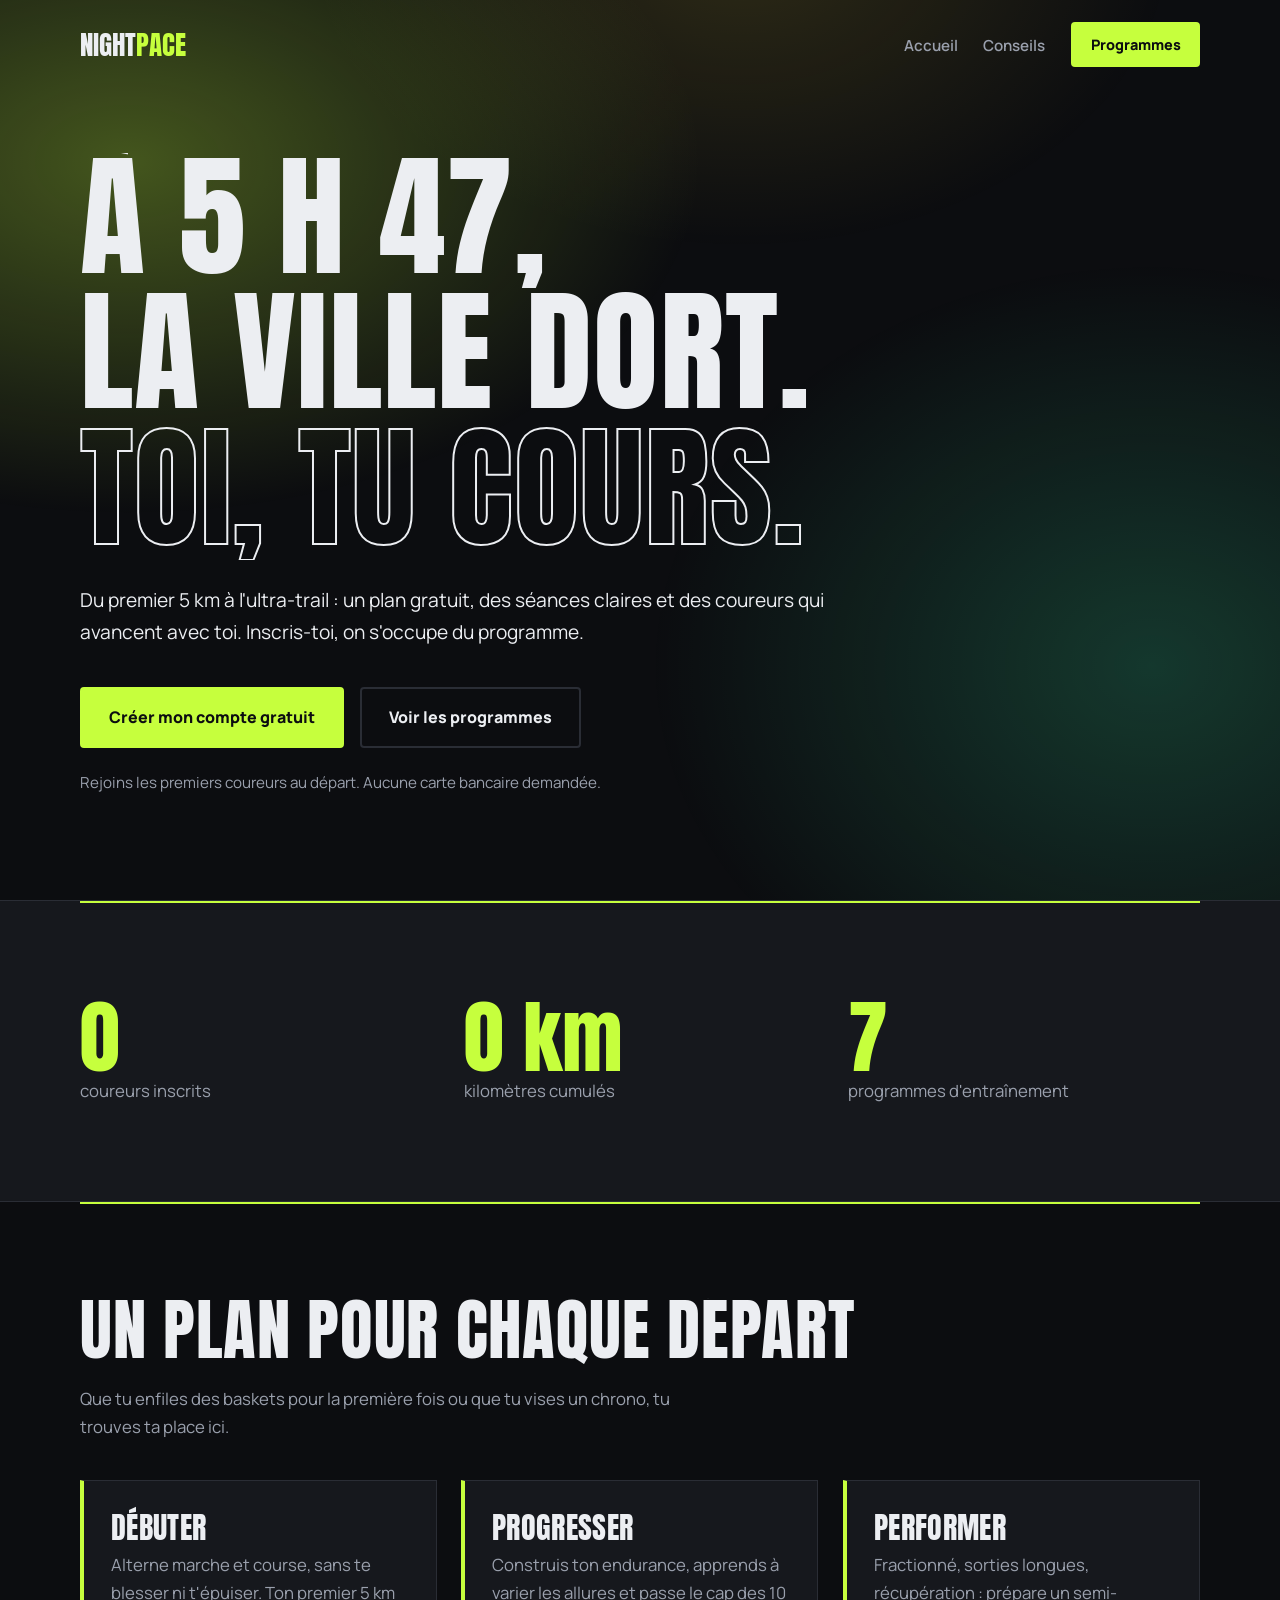
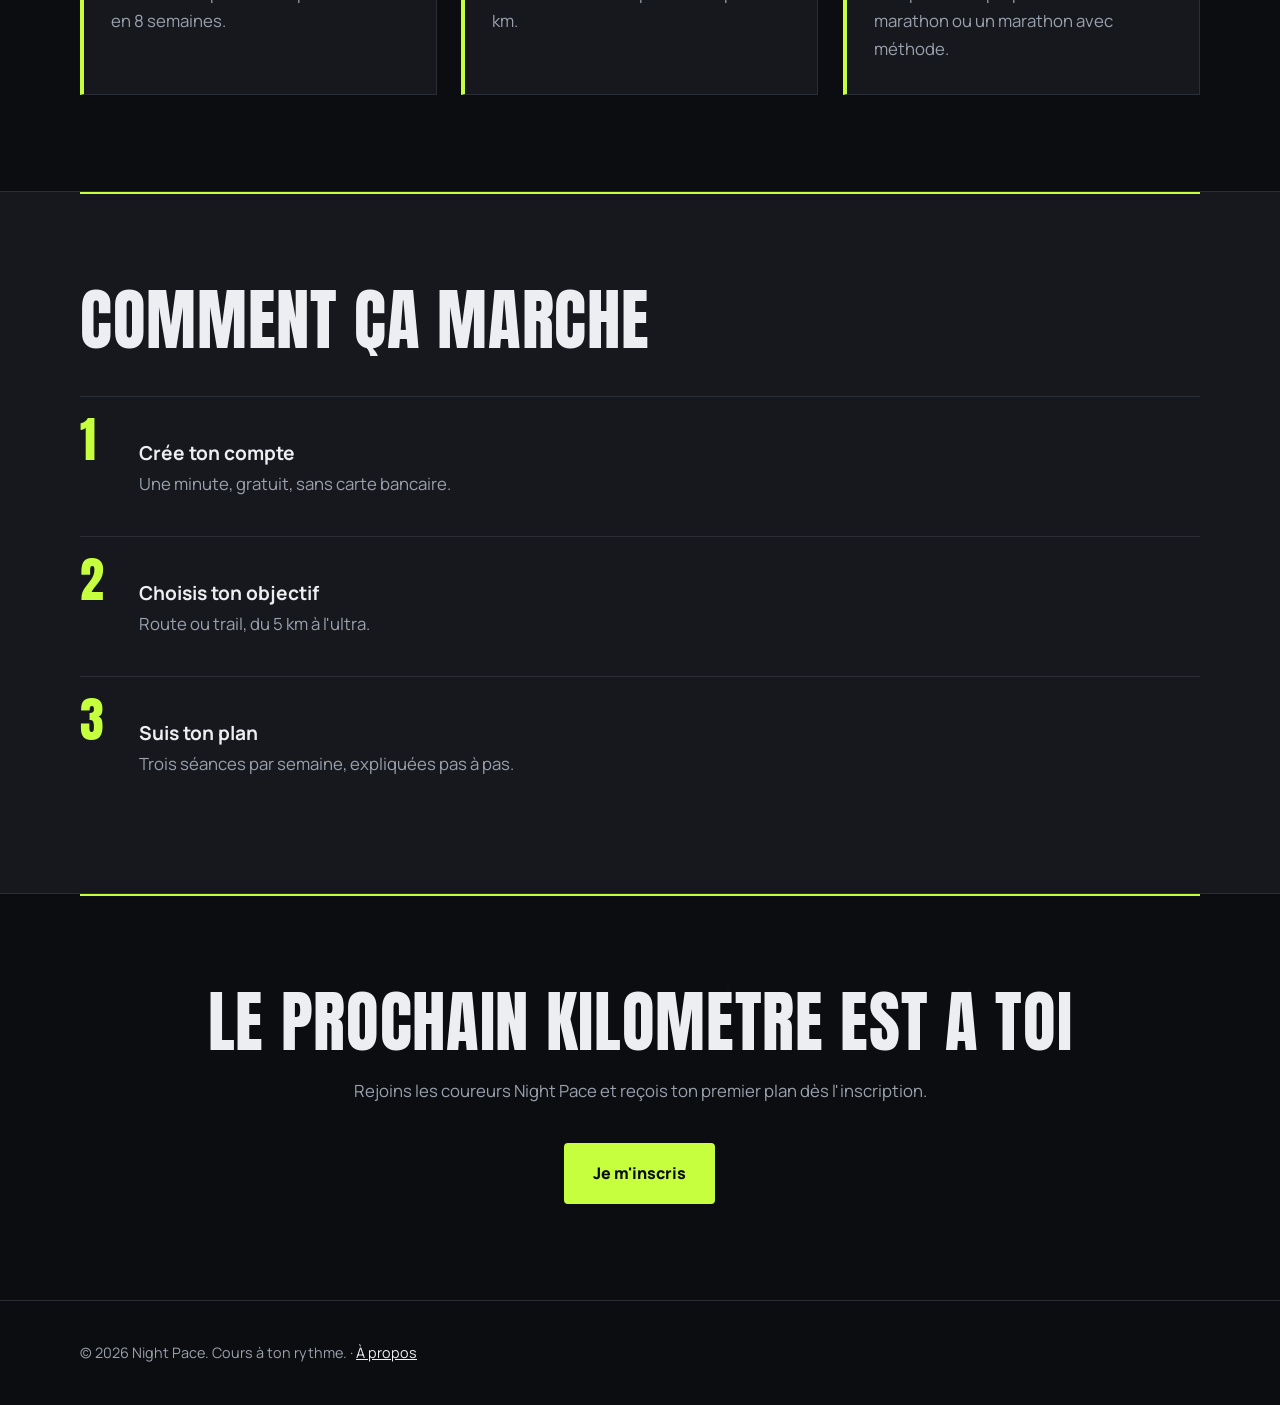
==== index.html @ 2d48d909 "Update navigation links in index.html" ====
<!DOCTYPE html>
<html lang="fr">
<head>
<meta charset="utf-8">
<meta name="viewport" content="width=device-width, initial-scale=1">
<title>Night Pace – Cours quand la ville dort</title>
<meta name="description" content="Plans d'entraînement, conseils et communauté pour courir à pied, du premier kilomètre à l'ultra-trail. Inscription gratuite.">
<link rel="preconnect" href="https://fonts.googleapis.com">
<link rel="preconnect" href="https://fonts.gstatic.com" crossorigin>
<link href="https://fonts.googleapis.com/css2?family=Anton&family=Manrope:wght@400;600;800&display=swap" rel="stylesheet">
<link rel="stylesheet" href="style.css">
<script src="script.js" defer></script>
</head>
<body>
<header class="site-header">
  <div class="wrap">
    <a class="logo" href="index.html">Night<b>Pace</b></a>
    <nav>
      <a href="index.html">Accueil</a>
      <a href="conseils.html">Conseils</a>
      <a class="btn small magnet" href="programmes.html">Programmes</a>
    </nav>
  </div>
</header>

<main>
  <section class="hero">
    <div class="glow" aria-hidden="true"></div>
    <div class="streak" aria-hidden="true"></div>
    <div class="wrap">
      <h1>
        <span class="mot"><span>À 5 h 47,</span></span>
        <span class="mot"><span>la ville dort.</span></span>
        <span class="mot ligne2"><span>Toi, tu cours.</span></span>
      </h1>
      <p class="lead">Du premier 5 km à l'ultra-trail : un plan gratuit, des séances claires et des coureurs qui avancent avec toi. Inscris-toi, on s'occupe du programme.</p>
      <div class="actions">
        <a class="btn magnet" href="inscription.html">Créer mon compte gratuit</a>
        <a class="btn ghost magnet" href="programmes.html">Voir les programmes</a>
      </div>
      <p class="preuve">Rejoins les premiers coureurs au départ. Aucune carte bancaire demandée.</p>
    </div>
  </section>

  <section class="bande">
    <div class="wrap chiffres">
      <div class="reveal"><strong data-stat="coureurs" data-count="0">0</strong><span>coureurs inscrits</span></div>
      <div class="reveal"><strong data-stat="km" data-count="0" data-suffix=" km">0 km</strong><span>kilomètres cumulés</span></div>
      <div class="reveal"><strong data-count="7">7</strong><span>programmes d'entraînement</span></div>
    </div>
  </section>

  <section>
    <div class="wrap">
      <h2 class="reveal">Un plan pour chaque départ</h2>
      <p class="reveal">Que tu enfiles des baskets pour la première fois ou que tu vises un chrono, tu trouves ta place ici.</p>
      <div class="grille">
        <article class="carte reveal"><h3>Débuter</h3><p>Alterne marche et course, sans te blesser ni t'épuiser. Ton premier 5 km en 8 semaines.</p></article>
        <article class="carte reveal"><h3>Progresser</h3><p>Construis ton endurance, apprends à varier les allures et passe le cap des 10 km.</p></article>
        <article class="carte reveal"><h3>Performer</h3><p>Fractionné, sorties longues, récupération : prépare un semi-marathon ou un marathon avec méthode.</p></article>
      </div>
    </div>
  </section>

  <section class="bande">
    <div class="wrap">
      <h2 class="reveal">Comment ça marche</h2>
      <ol class="etapes">
        <li class="reveal"><div><strong>Crée ton compte</strong><span>Une minute, gratuit, sans carte bancaire.</span></div></li>
        <li class="reveal"><div><strong>Choisis ton objectif</strong><span>Route ou trail, du 5 km à l'ultra.</span></div></li>
        <li class="reveal"><div><strong>Suis ton plan</strong><span>Trois séances par semaine, expliquées pas à pas.</span></div></li>
      </ol>
    </div>
  </section>

  <section class="cta">
    <div class="wrap">
      <h2 class="reveal">Le prochain kilomètre est à toi</h2>
      <p class="reveal">Rejoins les coureurs Night Pace et reçois ton premier plan dès l'inscription.</p>
      <div class="actions reveal"><a class="btn magnet" href="inscription.html">Je m'inscris</a></div>
    </div>
  </section>
</main>

<footer><div class="wrap">© 2026 Night Pace. Cours à ton rythme. · <a href="apropos.html">À propos</a></div></footer>
</body>
</html>
---- style.css ----
:root{
  --nuit:#0c0d10; --asphalte:#16181d; --ligne:#2a2d35;
  --texte:#eceef2; --doux:#9aa0ad; --neon:#c6ff3d;
  --titre:"Anton","Impact","Arial Narrow",sans-serif;
  --corps:"Manrope",system-ui,-apple-system,"Segoe UI",sans-serif;
}
*{box-sizing:border-box;margin:0}
html{scroll-behavior:smooth;-webkit-text-size-adjust:100%}
body{background:var(--nuit);color:var(--texte);font:400 1.05rem/1.65 var(--corps);overflow-x:hidden}
img,svg{max-width:100%}
a{color:inherit}
:focus-visible{outline:3px solid var(--neon);outline-offset:3px}
.wrap{width:min(1120px,100% - 2.5rem);margin-inline:auto}

h1,h2,h3{font-family:var(--titre);font-weight:400;text-transform:uppercase;line-height:.95;letter-spacing:.01em}
h1{font-size:clamp(3.4rem,12vw,9.5rem)}
h2{font-size:clamp(2.2rem,6vw,4.2rem);margin-bottom:1.2rem}
h3{font-size:1.9rem;margin-bottom:.6rem}
p{max-width:62ch;color:var(--doux)}
.lead{font-size:1.2rem;color:var(--texte);margin-top:1.6rem}

/* Header */
.site-header{position:fixed;inset:0 0 auto;z-index:50;padding:1.4rem 0;transition:padding .3s ease,background-color .3s ease,box-shadow .3s ease}
.site-header.compact{padding:.6rem 0;background:rgba(12,13,16,.88);backdrop-filter:blur(10px);box-shadow:0 1px 0 var(--ligne)}
.site-header .wrap{display:flex;align-items:center;justify-content:space-between;gap:1rem}
.logo{font-family:var(--titre);font-size:1.7rem;text-decoration:none;text-transform:uppercase;transition:font-size .3s ease}
.logo b{color:var(--neon);font-weight:400}
.compact .logo{font-size:1.3rem}
nav{display:flex;align-items:center;gap:1.6rem}
nav a:not(.btn){text-decoration:none;font-weight:600;font-size:.95rem;color:var(--doux);transition:color .2s}
nav a:not(.btn):hover,nav a[aria-current]{color:var(--texte)}

/* Boutons */
.btn{display:inline-block;padding:.95rem 1.7rem;background:var(--neon);color:var(--nuit);font-weight:800;text-decoration:none;border:2px solid var(--neon);border-radius:4px;cursor:pointer;font-family:inherit;font-size:1rem;transition:transform .25s cubic-bezier(.2,.8,.2,1),background-color .2s,color .2s;will-change:transform}
.btn:hover{background:transparent;color:var(--neon)}
.btn.ghost{background:transparent;color:var(--texte);border-color:var(--ligne)}
.btn.ghost:hover{border-color:var(--texte)}
.btn.small{padding:.55rem 1.1rem;font-size:.9rem}
.actions{display:flex;flex-wrap:wrap;gap:1rem;margin-top:2.4rem}

/* Hero */
.hero{position:relative;min-height:100svh;display:grid;align-items:center;padding:8rem 0 5rem;overflow:hidden;isolation:isolate}
.glow{position:absolute;inset:-30%;z-index:-1;pointer-events:none;will-change:transform;
  background:
   radial-gradient(40% 35% at 25% 30%,rgba(198,255,61,.30),transparent 70%),
   radial-gradient(35% 40% at 75% 65%,rgba(61,255,180,.18),transparent 70%),
   radial-gradient(30% 30% at 55% 15%,rgba(255,225,61,.14),transparent 70%);
  animation:derive 18s ease-in-out infinite alternate}
@keyframes derive{
  0%{transform:translate3d(-6%,-4%,0) rotate(0deg) scale(1)}
  50%{transform:translate3d(5%,3%,0) rotate(8deg) scale(1.12)}
  100%{transform:translate3d(-2%,6%,0) rotate(-6deg) scale(1.05)}}
.hero h1{font-size:clamp(3rem,10.5vw,8.5rem)}
.hero h1 .mot{display:block;overflow:hidden;padding-bottom:.06em}
.hero h1 .mot>span{display:block;transform:translate3d(0,105%,0);animation:monte .9s cubic-bezier(.2,.8,.2,1) forwards}
.hero h1 .mot:nth-child(2)>span{animation-delay:.12s}
.hero h1 .mot:nth-child(3)>span{animation-delay:.24s}
.hero h1 .ligne2>span{color:transparent;-webkit-text-stroke:2px var(--texte)}
@keyframes monte{to{transform:none}}

.hero .lead,.hero .actions,.preuve{opacity:0;animation:apparait .8s ease .6s forwards}
.hero .actions{animation-delay:.8s}
.preuve{animation-delay:1s;margin-top:1.4rem;font-size:.95rem}
@keyframes apparait{from{opacity:0;transform:translate3d(0,16px,0)}to{opacity:1;transform:none}}

.streak{position:absolute;left:0;top:62%;width:40%;height:3px;z-index:-1;pointer-events:none;
  background:linear-gradient(90deg,transparent,var(--neon));
  box-shadow:0 0 24px 4px rgba(198,255,61,.5);
  transform:translate3d(-120%,0,0);
  animation:traine 5s cubic-bezier(.5,0,.2,1) 1.2s infinite}
@keyframes traine{0%{transform:translate3d(-120%,0,0)}60%,100%{transform:translate3d(320%,0,0)}}

/* Sections */
section{padding:6rem 0}
.bande{background:var(--asphalte);border-block:1px solid var(--ligne)}
.chiffres{display:grid;grid-template-columns:repeat(auto-fit,minmax(200px,1fr));gap:2rem}
.chiffres strong{display:block;font:400 clamp(3rem,7vw,5rem)/1 var(--titre);color:var(--neon)}
.chiffres span{color:var(--doux)}
.grille{display:grid;grid-template-columns:repeat(auto-fit,minmax(280px,1fr));gap:1.5rem;margin-top:2.5rem}
.grille.prog{grid-template-columns:repeat(4,minmax(0,1fr))}
@media (max-width:1000px){.grille.prog{grid-template-columns:repeat(2,minmax(0,1fr))}}
@media (max-width:620px){.grille.prog{grid-template-columns:1fr}}
.carte{background:var(--asphalte);border:1px solid var(--ligne);border-left:4px solid var(--neon);padding:2rem 1.7rem}
.carte ul{list-style:none;padding:0;margin-top:1rem;color:var(--doux)}
.carte li{padding:.45rem 0;border-top:1px solid var(--ligne)}
.carte li b{color:var(--texte)}
.etapes{counter-reset:e;list-style:none;padding:0;margin-top:2.5rem;display:grid;gap:1.2rem}
.etapes li{counter-increment:e;display:flex;gap:1.5rem;align-items:baseline;padding:1.2rem 0;border-top:1px solid var(--ligne)}
.etapes li::before{content:counter(e);font:400 3rem/1 var(--titre);color:var(--neon);min-width:2.2rem}
.etapes strong{display:block;font-size:1.2rem}
.etapes span{color:var(--doux)}
.cta{text-align:center}
.cta p{margin-inline:auto}
.cta .actions{justify-content:center}
.page-titre{padding:9rem 0 3rem}

/* Formulaire */
form{display:grid;gap:1.2rem;max-width:520px;margin-top:2rem}
label{display:grid;gap:.4rem;font-weight:600}
input,select{background:var(--asphalte);border:1px solid var(--ligne);border-radius:4px;color:var(--texte);padding:.9rem 1rem;font:inherit}
input:focus,select:focus{border-color:var(--neon);outline:none;box-shadow:0 0 0 3px rgba(198,255,61,.25)}
.ok{display:none;border-left:4px solid var(--neon);background:var(--asphalte);padding:1.2rem 1.4rem;max-width:520px;margin-top:2rem}
.ok.show{display:block}

/* FAQ */
.faq{max-width:760px;margin-top:2rem}
details{border-top:1px solid var(--ligne);padding:1.1rem 0}
details:last-of-type{border-bottom:1px solid var(--ligne)}
summary{cursor:pointer;font-weight:800;font-size:1.15rem;list-style:none;display:flex;justify-content:space-between;gap:1rem}
summary::-webkit-details-marker{display:none}
summary::after{content:"+";color:var(--neon);font-size:1.5rem;line-height:1;transition:transform .25s}
details[open] summary::after{transform:rotate(45deg)}
details p{margin-top:.8rem}

/* Pied de page */
footer{padding:2.5rem 0;border-top:1px solid var(--ligne);color:var(--doux);font-size:.9rem}
footer a{color:var(--texte)}

/* Apparition au scroll (actif seulement si JS) */
.js .reveal{opacity:0;transform:translate3d(0,28px,0);transition:opacity .7s ease var(--d,0ms),transform .7s cubic-bezier(.2,.8,.2,1) var(--d,0ms);will-change:opacity,transform}
.js .reveal.in{opacity:1;transform:none}

/* Animation de chaque section */
.js .sec{position:relative}
.js .sec::before{content:"";position:absolute;top:0;left:50%;width:min(1120px,100% - 2.5rem);height:2px;background:var(--neon);transform:translateX(-50%) scaleX(0);transform-origin:left center;transition:transform 1.1s cubic-bezier(.2,.8,.2,1);pointer-events:none}
.js .sec.in::before{transform:translateX(-50%) scaleX(1)}
.js .sec h2 .mot{display:block;overflow:hidden;padding-bottom:.06em}
.js .sec h2 .mot>span{display:block;transform:translate3d(0,105%,0);transition:transform .9s cubic-bezier(.2,.8,.2,1) .15s}
.js .sec.in h2 .mot>span{transform:none}

/* Écrans tactiles : pas de survol "collé" */
@media (hover:none){
  .btn:hover{background:var(--neon);color:var(--nuit)}
  .btn.ghost:hover{background:transparent;color:var(--texte);border-color:var(--ligne)}
}

/* Mobile */
@media (max-width:620px){
  body{font-size:1.125rem;line-height:1.7}
  p{color:#b8beca}
  .lead{font-size:1.25rem;line-height:1.6;color:var(--texte)}
  section{padding:3.5rem 0}
  .page-titre{padding:7rem 0 2rem}

  /* Header */
  .site-header{padding:1rem 0}
  .logo{font-size:1.25rem}
  nav{gap:.7rem}
  nav a[href="index.html"]{display:none}
  nav a:not(.btn){font-size:.9rem}
  .btn.small{min-height:44px;display:inline-flex;align-items:center;padding:.5rem .8rem;font-size:.9rem}

  /* Titres */
  .hero{padding:6.5rem 0 3.5rem}
  .hero h1{font-size:clamp(2.6rem,12vw,4rem)}
  .hero h1 .ligne2>span{-webkit-text-stroke:1.5px var(--texte)}
  h2{font-size:clamp(2rem,9.5vw,3rem)}
  h3{font-size:1.7rem}

  /* Boutons pleine largeur */
  .actions{flex-direction:column;gap:.8rem}
  .actions .btn,form .btn{width:100%;min-height:52px;display:inline-flex;align-items:center;justify-content:center}
  .preuve{font-size:1rem}

  /* Contenus */
  .chiffres{gap:1.6rem}
  .chiffres span{font-size:1.1rem}
  .carte{padding:1.5rem 1.2rem}
  .carte li{padding:.6rem 0}
  .etapes li{gap:1rem}
  .etapes li::before{font-size:2.4rem;min-width:1.8rem}
  .etapes span{font-size:1.05rem}

  /* Formulaire */
  form{gap:1.4rem}
  input,select{padding:1rem;font-size:1.125rem;min-height:52px}
  footer{font-size:1rem}
}

/* Accessibilité : on coupe tout mouvement */
@media (prefers-reduced-motion:reduce){
  *,*::before,*::after{animation:none!important;transition:none!important;scroll-behavior:auto!important}
  .js .reveal{opacity:1;transform:none}
  .btn{transform:none!important}
  .hero h1 .mot>span{transform:none}
  .hero .lead,.hero .actions,.preuve{opacity:1;transform:none}
  .streak{display:none}
  .js .sec::before{transform:translateX(-50%) scaleX(1)}
  .js .sec h2 .mot>span{transform:none}
}
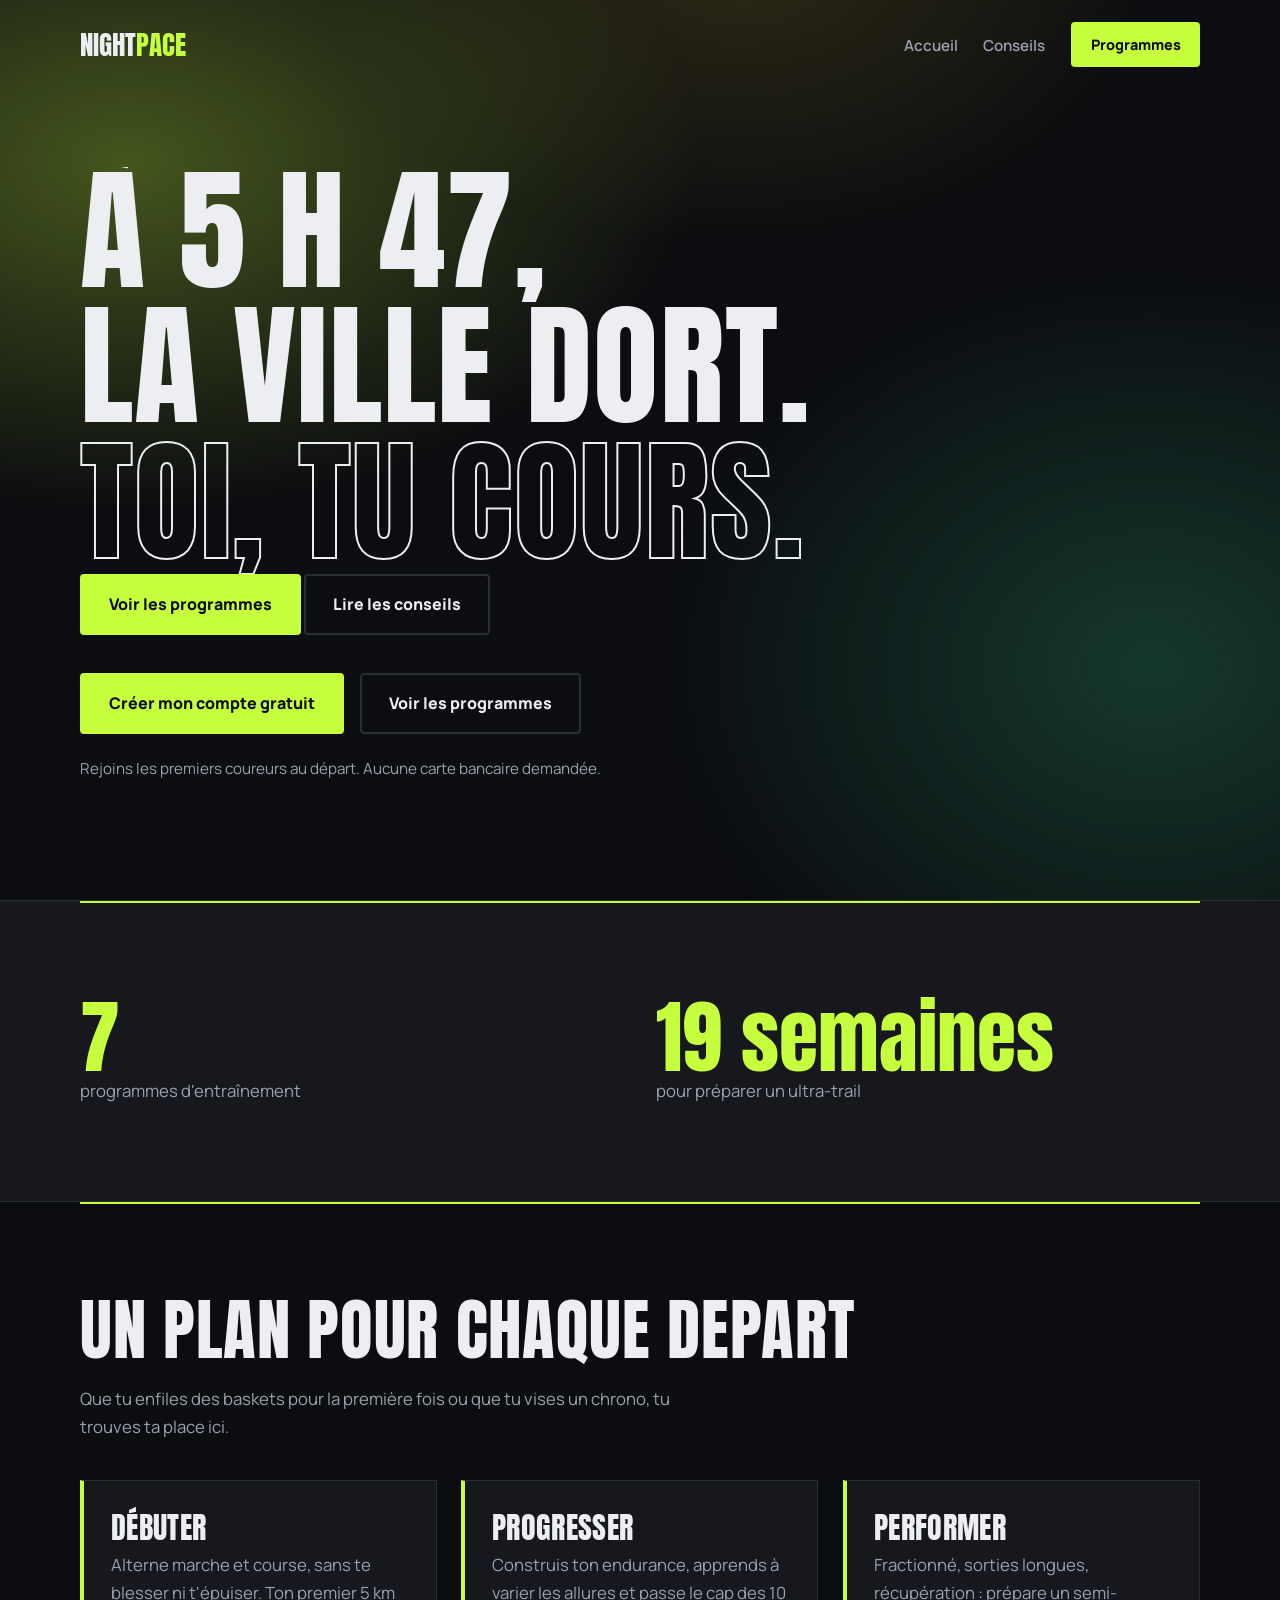
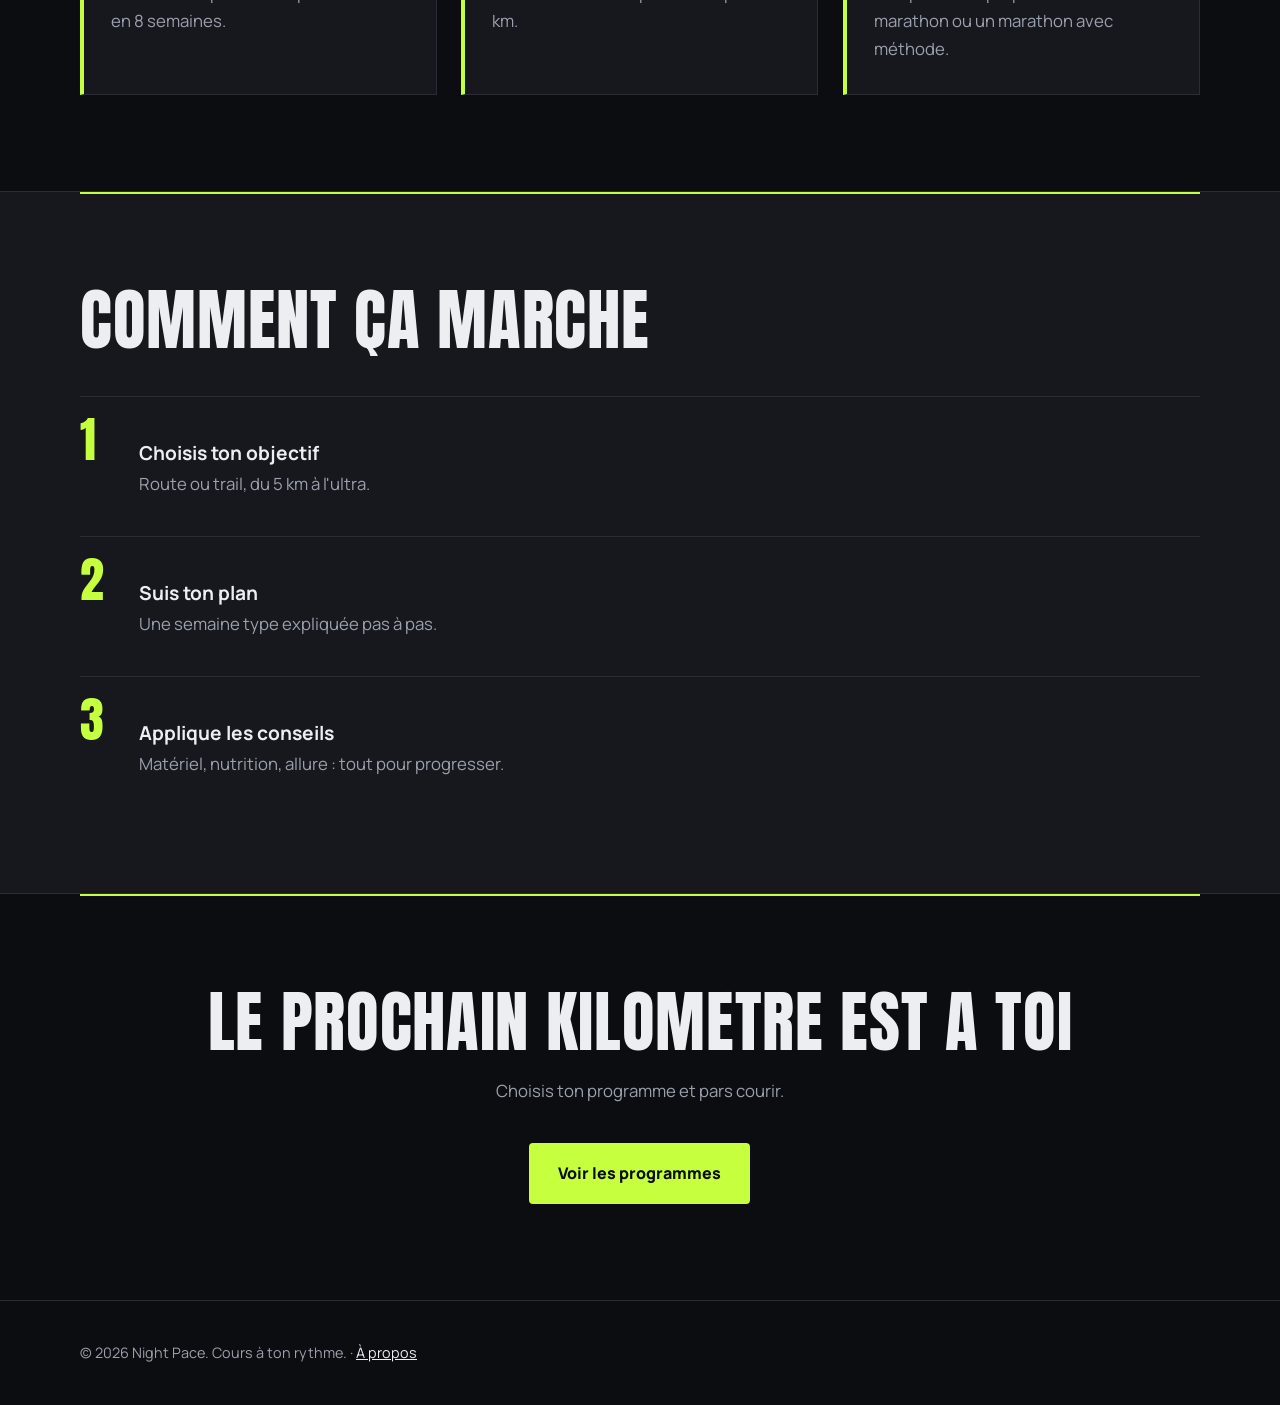
==== commit c7bb9663: "Update meta description and content sections" ====
--- a/index.html
+++ b/index.html
@@ -4,7 +4,7 @@
 <meta charset="utf-8">
 <meta name="viewport" content="width=device-width, initial-scale=1">
 <title>Night Pace – Cours quand la ville dort</title>
-<meta name="description" content="Plans d'entraînement, conseils et communauté pour courir à pied, du premier kilomètre à l'ultra-trail. Inscription gratuite.">
+<meta name="description" content="Programmes d'entraînement et conseils pour courir à pied, du premier kilomètre à l'ultra-trail.">
 <link rel="preconnect" href="https://fonts.googleapis.com">
 <link rel="preconnect" href="https://fonts.gstatic.com" crossorigin>
 <link href="https://fonts.googleapis.com/css2?family=Anton&family=Manrope:wght@400;600;800&display=swap" rel="stylesheet">
@@ -33,7 +33,8 @@
         <span class="mot"><span>la ville dort.</span></span>
         <span class="mot ligne2"><span>Toi, tu cours.</span></span>
       </h1>
-      <p class="lead">Du premier 5 km à l'ultra-trail : un plan gratuit, des séances claires et des coureurs qui avancent avec toi. Inscris-toi, on s'occupe du programme.</p>
+        <a class="btn magnet" href="programmes.html">Voir les programmes</a>
+        <a class="btn ghost magnet" href="conseils.html">Lire les conseils</a>
       <div class="actions">
         <a class="btn magnet" href="inscription.html">Créer mon compte gratuit</a>
         <a class="btn ghost magnet" href="programmes.html">Voir les programmes</a>
@@ -44,9 +45,8 @@
 
   <section class="bande">
     <div class="wrap chiffres">
-      <div class="reveal"><strong data-stat="coureurs" data-count="0">0</strong><span>coureurs inscrits</span></div>
-      <div class="reveal"><strong data-stat="km" data-count="0" data-suffix=" km">0 km</strong><span>kilomètres cumulés</span></div>
       <div class="reveal"><strong data-count="7">7</strong><span>programmes d'entraînement</span></div>
+      <div class="reveal"><strong data-count="20" data-suffix=" semaines">20 semaines</strong><span>pour préparer un ultra-trail</span></div>
     </div>
   </section>
 
@@ -66,9 +66,9 @@
     <div class="wrap">
       <h2 class="reveal">Comment ça marche</h2>
       <ol class="etapes">
-        <li class="reveal"><div><strong>Crée ton compte</strong><span>Une minute, gratuit, sans carte bancaire.</span></div></li>
         <li class="reveal"><div><strong>Choisis ton objectif</strong><span>Route ou trail, du 5 km à l'ultra.</span></div></li>
-        <li class="reveal"><div><strong>Suis ton plan</strong><span>Trois séances par semaine, expliquées pas à pas.</span></div></li>
+        <li class="reveal"><div><strong>Suis ton plan</strong><span>Une semaine type expliquée pas à pas.</span></div></li>
+        <li class="reveal"><div><strong>Applique les conseils</strong><span>Matériel, nutrition, allure : tout pour progresser.</span></div></li>
       </ol>
     </div>
   </section>
@@ -76,8 +76,8 @@
   <section class="cta">
     <div class="wrap">
       <h2 class="reveal">Le prochain kilomètre est à toi</h2>
-      <p class="reveal">Rejoins les coureurs Night Pace et reçois ton premier plan dès l'inscription.</p>
-      <div class="actions reveal"><a class="btn magnet" href="inscription.html">Je m'inscris</a></div>
+      <p class="reveal">Choisis ton programme et pars courir.</p>
+      <div class="actions reveal"><a class="btn magnet" href="programmes.html">Voir les programmes</a></div>
     </div>
   </section>
 </main>
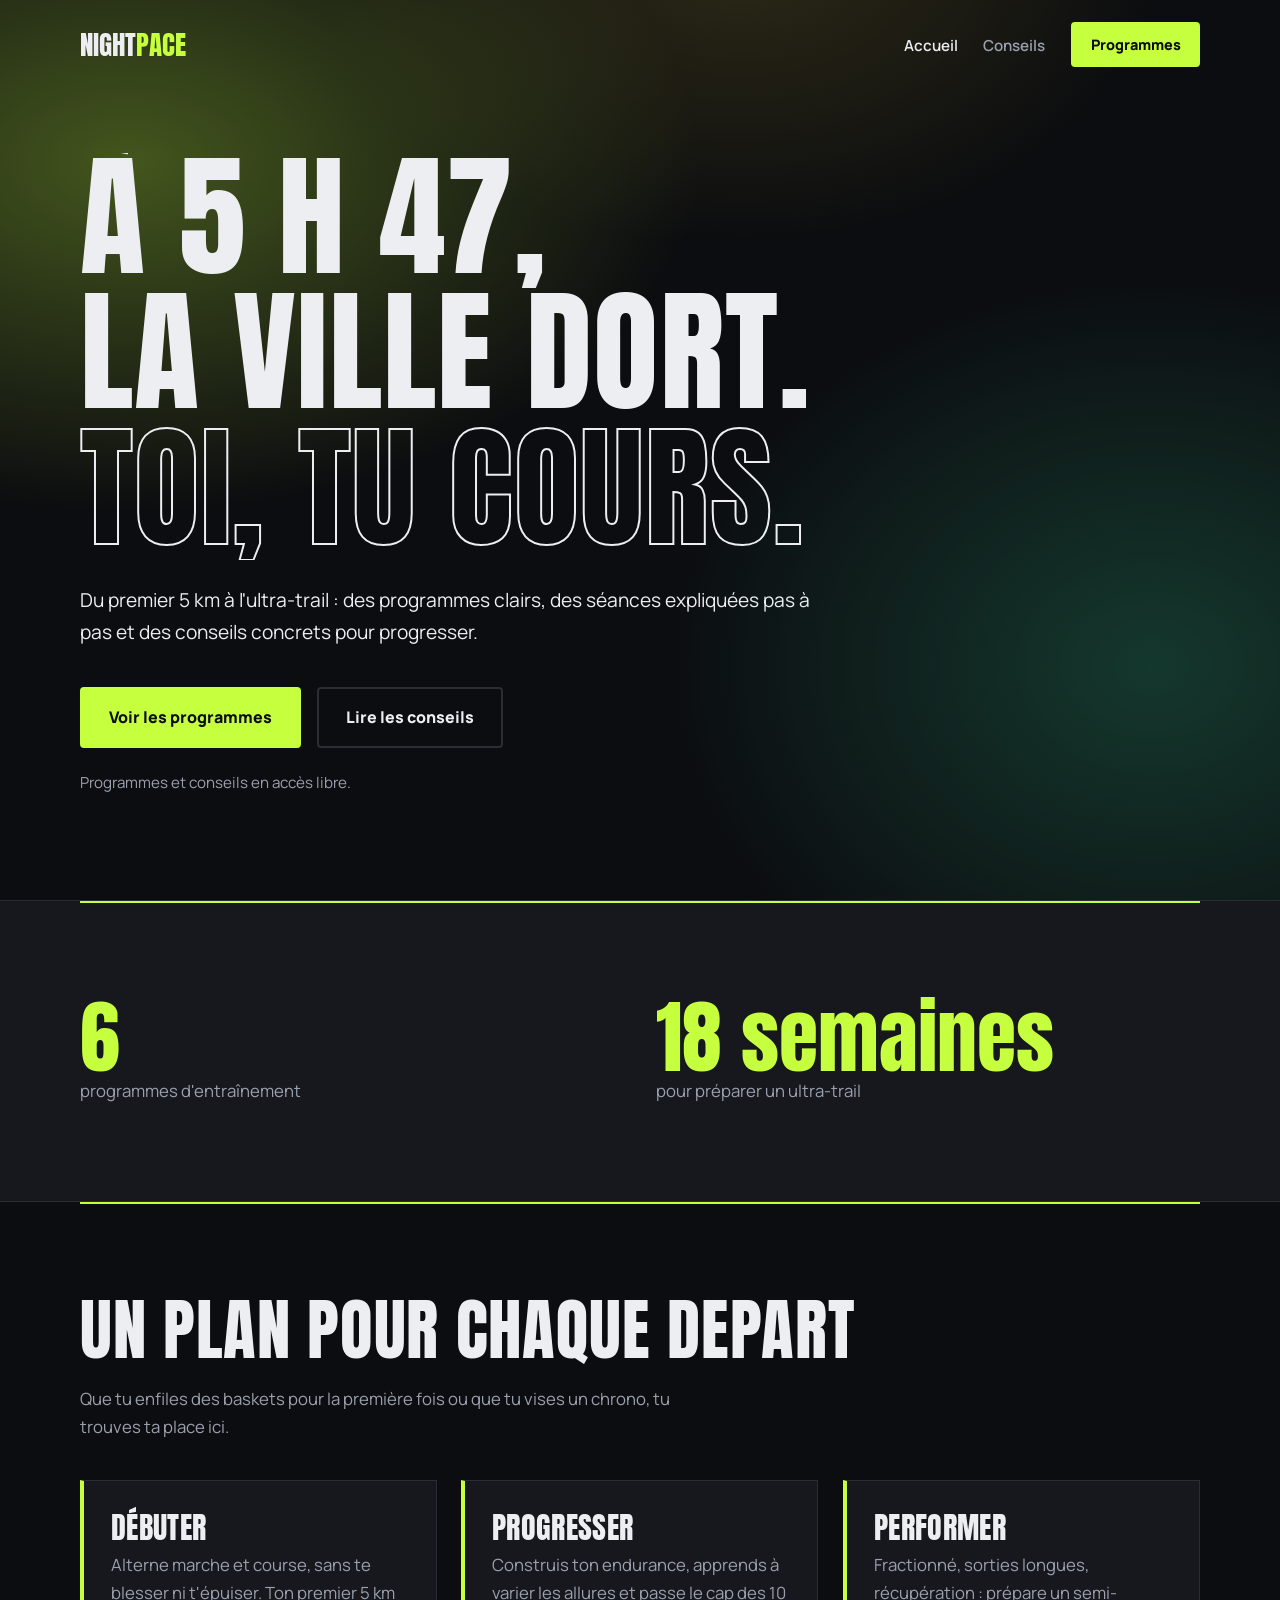
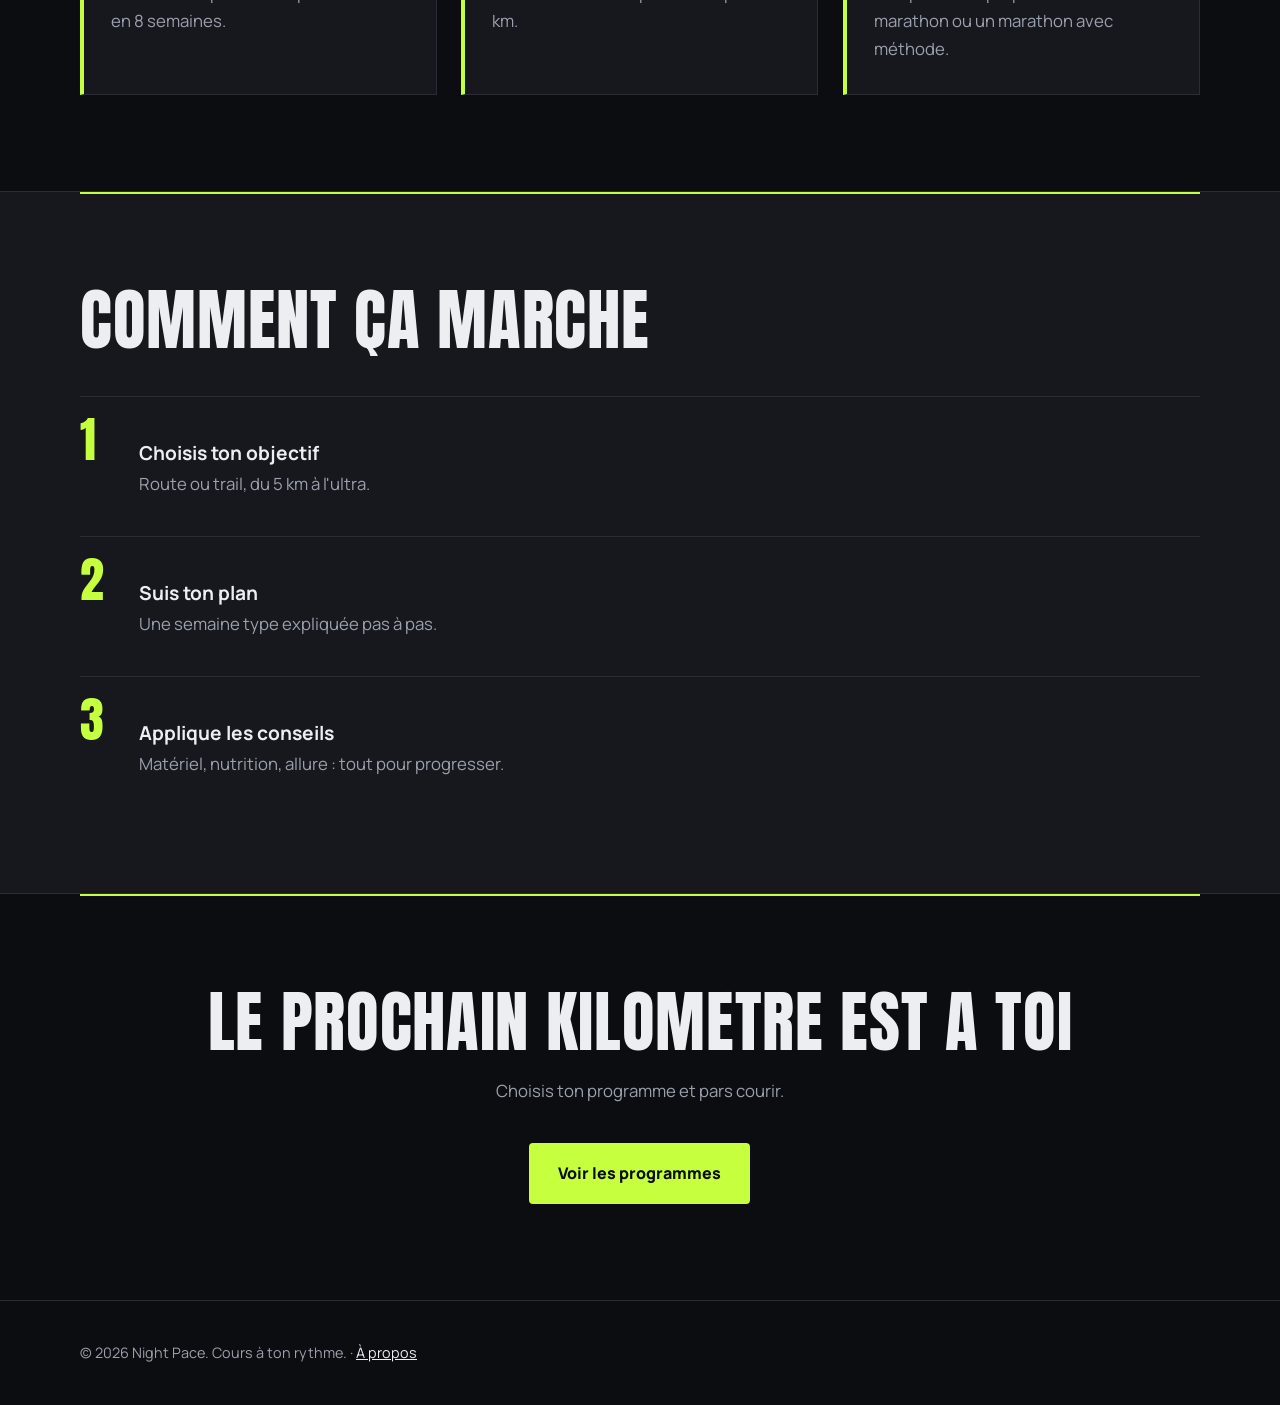
==== commit a9cd8c1f: "Enhance index.html with current page indicator and lead text Updated navigation link to indicate cur" ====
--- a/index.html
+++ b/index.html
@@ -16,7 +16,7 @@
   <div class="wrap">
     <a class="logo" href="index.html">Night<b>Pace</b></a>
     <nav>
-      <a href="index.html">Accueil</a>
+      <a href="index.html" aria-current="page">Accueil</a>
       <a href="conseils.html">Conseils</a>
       <a class="btn small magnet" href="programmes.html">Programmes</a>
     </nav>
@@ -33,13 +33,12 @@
         <span class="mot"><span>la ville dort.</span></span>
         <span class="mot ligne2"><span>Toi, tu cours.</span></span>
       </h1>
+      <p class="lead">Du premier 5 km à l'ultra-trail : des programmes clairs, des séances expliquées pas à pas et des conseils concrets pour progresser.</p>
+      <div class="actions">
         <a class="btn magnet" href="programmes.html">Voir les programmes</a>
         <a class="btn ghost magnet" href="conseils.html">Lire les conseils</a>
-      <div class="actions">
-        <a class="btn magnet" href="inscription.html">Créer mon compte gratuit</a>
-        <a class="btn ghost magnet" href="programmes.html">Voir les programmes</a>
       </div>
-      <p class="preuve">Rejoins les premiers coureurs au départ. Aucune carte bancaire demandée.</p>
+      <p class="preuve">Programmes et conseils en accès libre.</p>
     </div>
   </section>
 
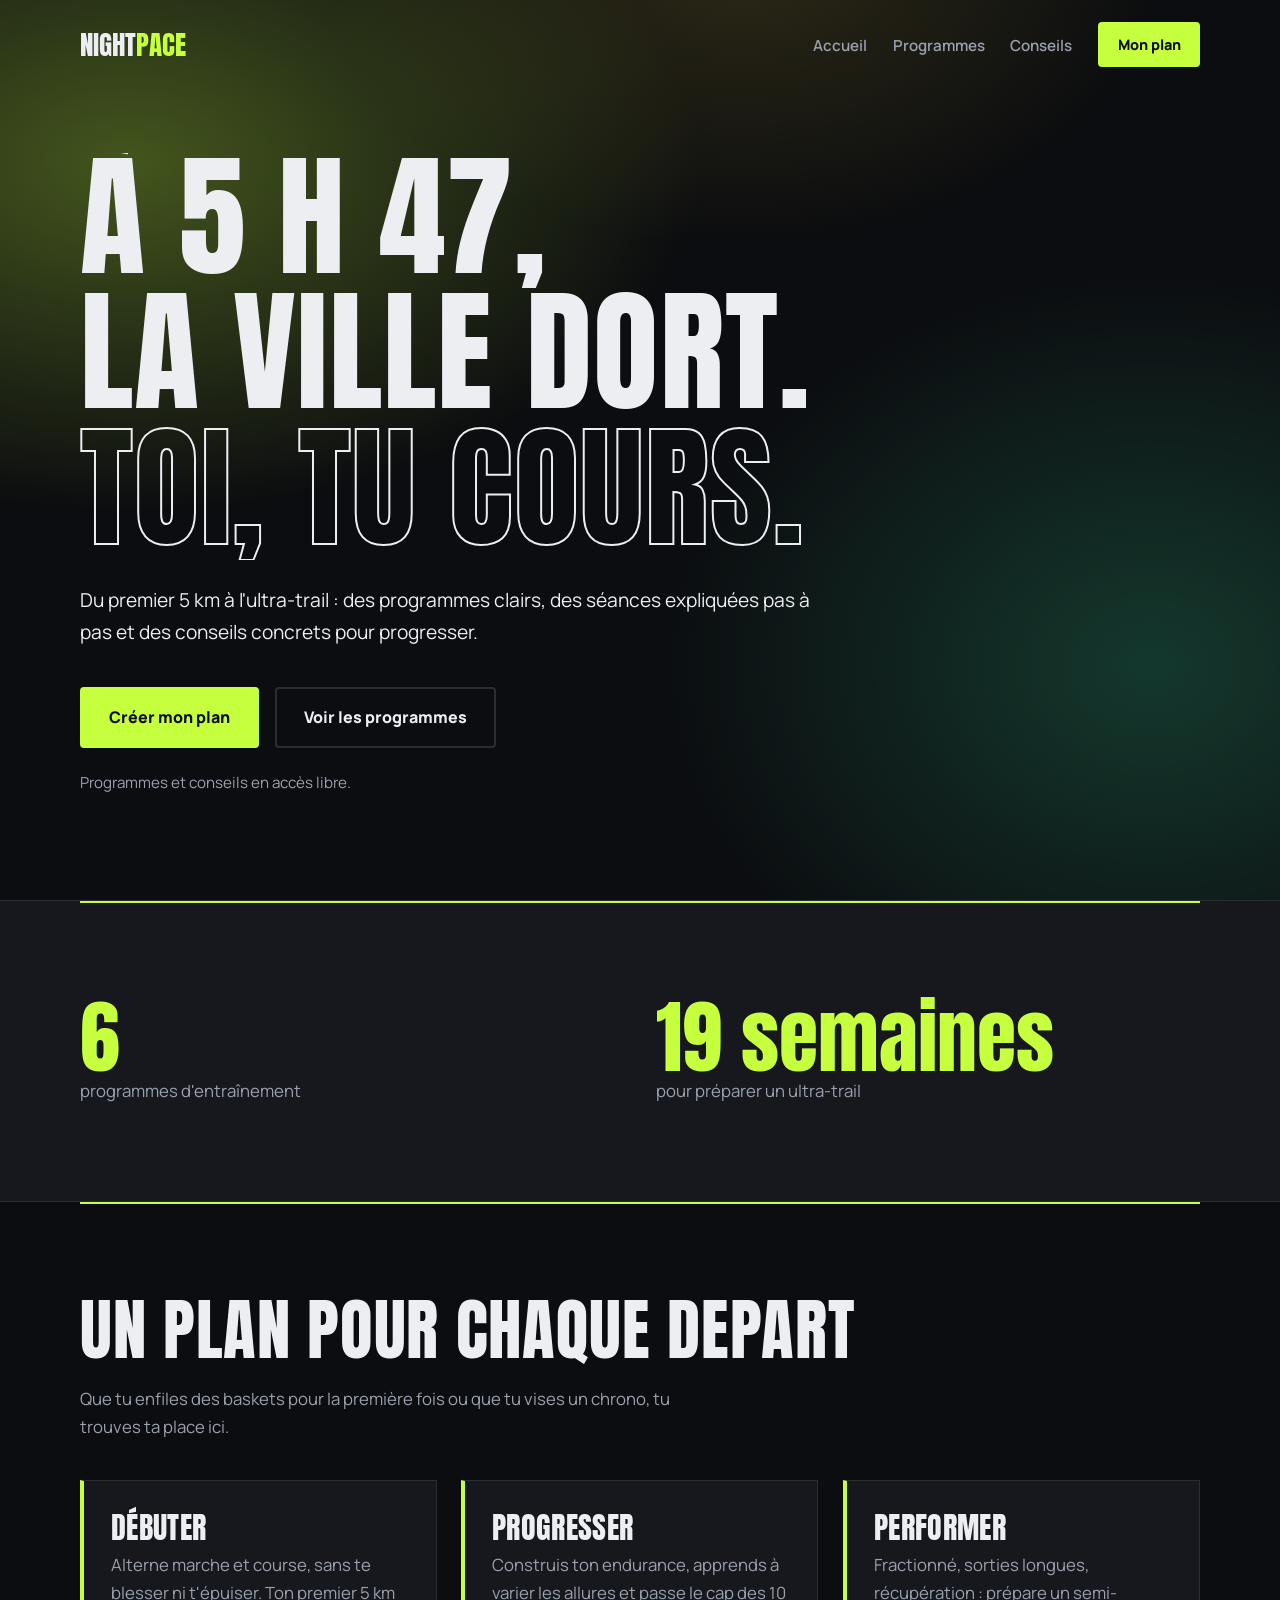
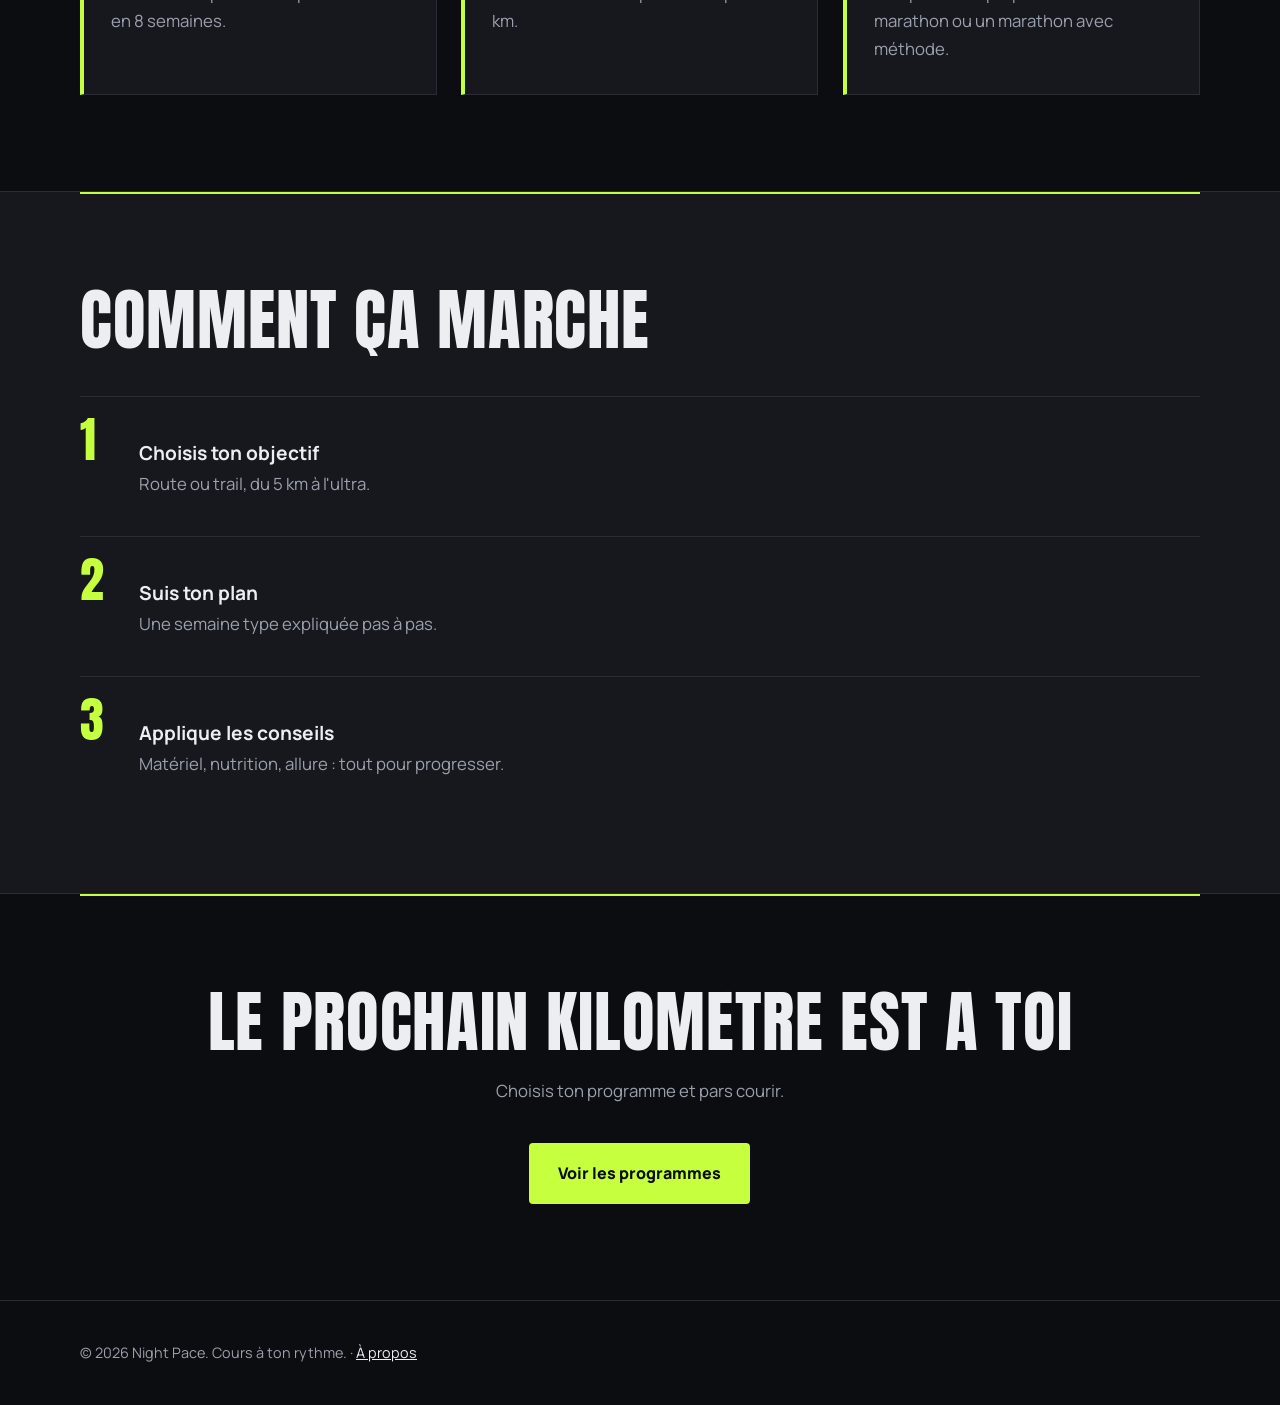
==== commit afadbf3d: "Update navigation links in index.html" ====
--- a/index.html
+++ b/index.html
@@ -16,9 +16,10 @@
   <div class="wrap">
     <a class="logo" href="index.html">Night<b>Pace</b></a>
     <nav>
-      <a href="index.html" aria-current="page">Accueil</a>
+      <a href="index.html">Accueil</a>
+      <a href="programmes.html">Programmes</a>
       <a href="conseils.html">Conseils</a>
-      <a class="btn small magnet" href="programmes.html">Programmes</a>
+      <a class="btn small magnet" href="generateur.html">Mon plan</a>
     </nav>
   </div>
 </header>
@@ -35,8 +36,8 @@
       </h1>
       <p class="lead">Du premier 5 km à l'ultra-trail : des programmes clairs, des séances expliquées pas à pas et des conseils concrets pour progresser.</p>
       <div class="actions">
-        <a class="btn magnet" href="programmes.html">Voir les programmes</a>
-        <a class="btn ghost magnet" href="conseils.html">Lire les conseils</a>
+        <a class="btn magnet" href="generateur.html">Créer mon plan</a>
+        <a class="btn ghost magnet" href="programmes.html">Voir les programmes</a>
       </div>
       <p class="preuve">Programmes et conseils en accès libre.</p>
     </div>
--- a/style.css
+++ b/style.css
@@ -94,14 +94,6 @@
 .cta .actions{justify-content:center}
 .page-titre{padding:9rem 0 3rem}
 
-/* Formulaire */
-form{display:grid;gap:1.2rem;max-width:520px;margin-top:2rem}
-label{display:grid;gap:.4rem;font-weight:600}
-input,select{background:var(--asphalte);border:1px solid var(--ligne);border-radius:4px;color:var(--texte);padding:.9rem 1rem;font:inherit}
-input:focus,select:focus{border-color:var(--neon);outline:none;box-shadow:0 0 0 3px rgba(198,255,61,.25)}
-.ok{display:none;border-left:4px solid var(--neon);background:var(--asphalte);padding:1.2rem 1.4rem;max-width:520px;margin-top:2rem}
-.ok.show{display:block}
-
 /* FAQ */
 .faq{max-width:760px;margin-top:2rem}
 details{border-top:1px solid var(--ligne);padding:1.1rem 0}
@@ -159,7 +151,7 @@
 
   /* Boutons pleine largeur */
   .actions{flex-direction:column;gap:.8rem}
-  .actions .btn,form .btn{width:100%;min-height:52px;display:inline-flex;align-items:center;justify-content:center}
+  .actions .btn{width:100%;min-height:52px;display:inline-flex;align-items:center;justify-content:center}
   .preuve{font-size:1rem}
 
   /* Contenus */
@@ -170,10 +162,6 @@
   .etapes li{gap:1rem}
   .etapes li::before{font-size:2.4rem;min-width:1.8rem}
   .etapes span{font-size:1.05rem}
-
-  /* Formulaire */
-  form{gap:1.4rem}
-  input,select{padding:1rem;font-size:1.125rem;min-height:52px}
   footer{font-size:1rem}
 }
 
@@ -188,3 +176,38 @@
   .js .sec::before{transform:translateX(-50%) scaleX(1)}
   .js .sec h2 .mot>span{transform:none}
 }
+
+/* Générateur de plan */
+form{display:grid;gap:1.2rem;max-width:520px;margin-top:2rem}
+label{display:grid;gap:.4rem;font-weight:600}
+input,select{background:var(--asphalte);border:1px solid var(--ligne);border-radius:4px;color:var(--texte);padding:.9rem 1rem;font:inherit}
+input:focus,select:focus{border-color:var(--neon);outline:none;box-shadow:0 0 0 3px rgba(198,255,61,.25)}
+input[type="date"]{color-scheme:dark}
+.erreur{color:#ff8a8a;margin-top:1rem;font-weight:600}
+.erreur:empty{display:none}
+#resultat{margin-top:3rem}
+.resume{font-size:1.15rem;color:var(--texte);max-width:70ch}
+.alerte{border-left:4px solid #ffb347;background:var(--asphalte);padding:1rem 1.3rem;margin-top:1rem;max-width:70ch;color:var(--texte)}
+.alerte a{color:var(--neon)}
+.dates{font-size:.95rem;margin-bottom:.6rem}
+.badge{display:inline-block;font-size:.8rem;font-weight:800;padding:.2rem .6rem;border:1px solid var(--ligne);border-radius:999px;color:var(--neon)}
+.semaine.recup{border-left-color:var(--doux)}
+.semaine.affutage{border-left-color:#ffe13d}
+.semaine.course{border-left-color:var(--texte);background:#1d2027}
+.outils{margin-top:2rem}
+
+@media (max-width:620px){
+  form{gap:1.4rem}
+  input,select{padding:1rem;font-size:1.125rem;min-height:52px}
+  form .btn,.outils .btn{width:100%;min-height:52px;display:inline-flex;align-items:center;justify-content:center}
+}
+
+@media print{
+  .site-header,form,.outils,footer,.page-titre{display:none!important}
+  body{background:#fff;color:#000}
+  .carte{background:#fff;border:1px solid #999;break-inside:avoid}
+  p,li,.dates,.resume,.alerte,h2,h3{color:#000}
+  .badge{color:#000;border-color:#999}
+  .js .reveal{opacity:1!important;transform:none!important}
+  .js .sec::before{display:none}
+}
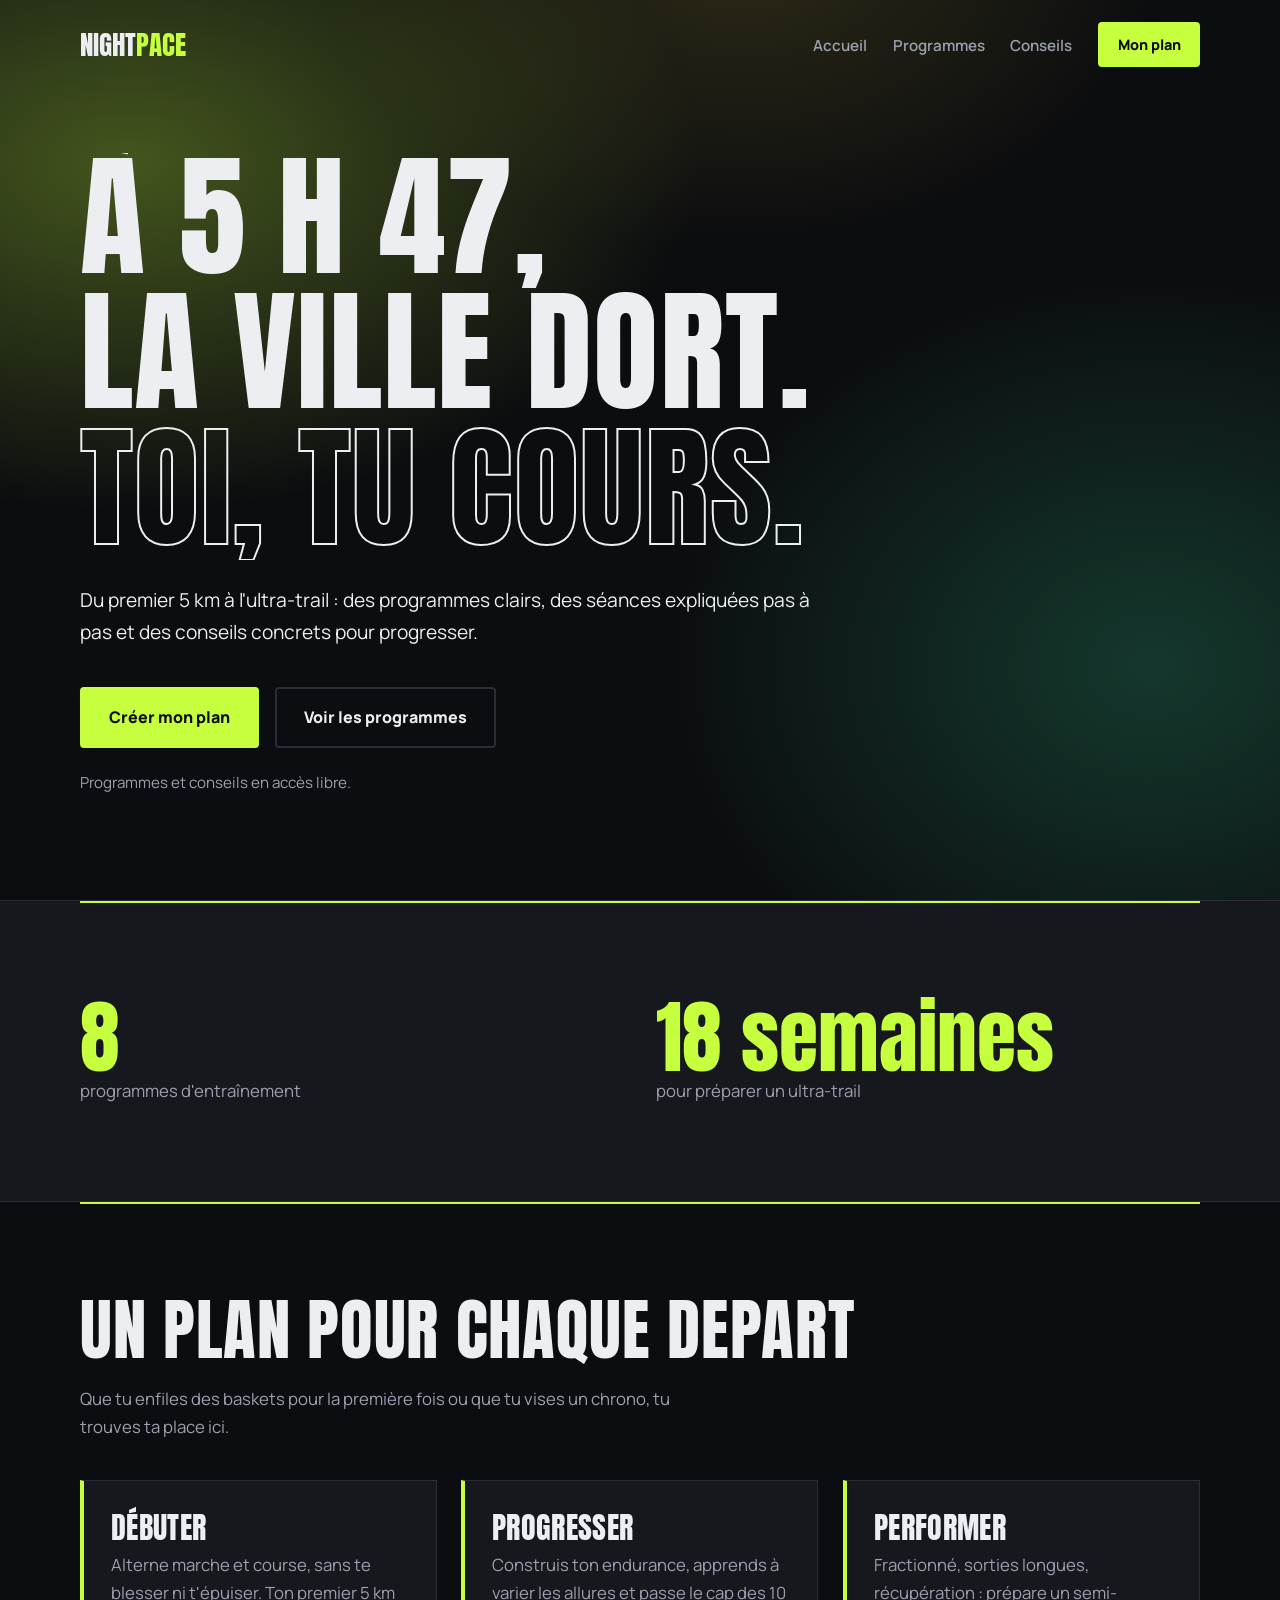
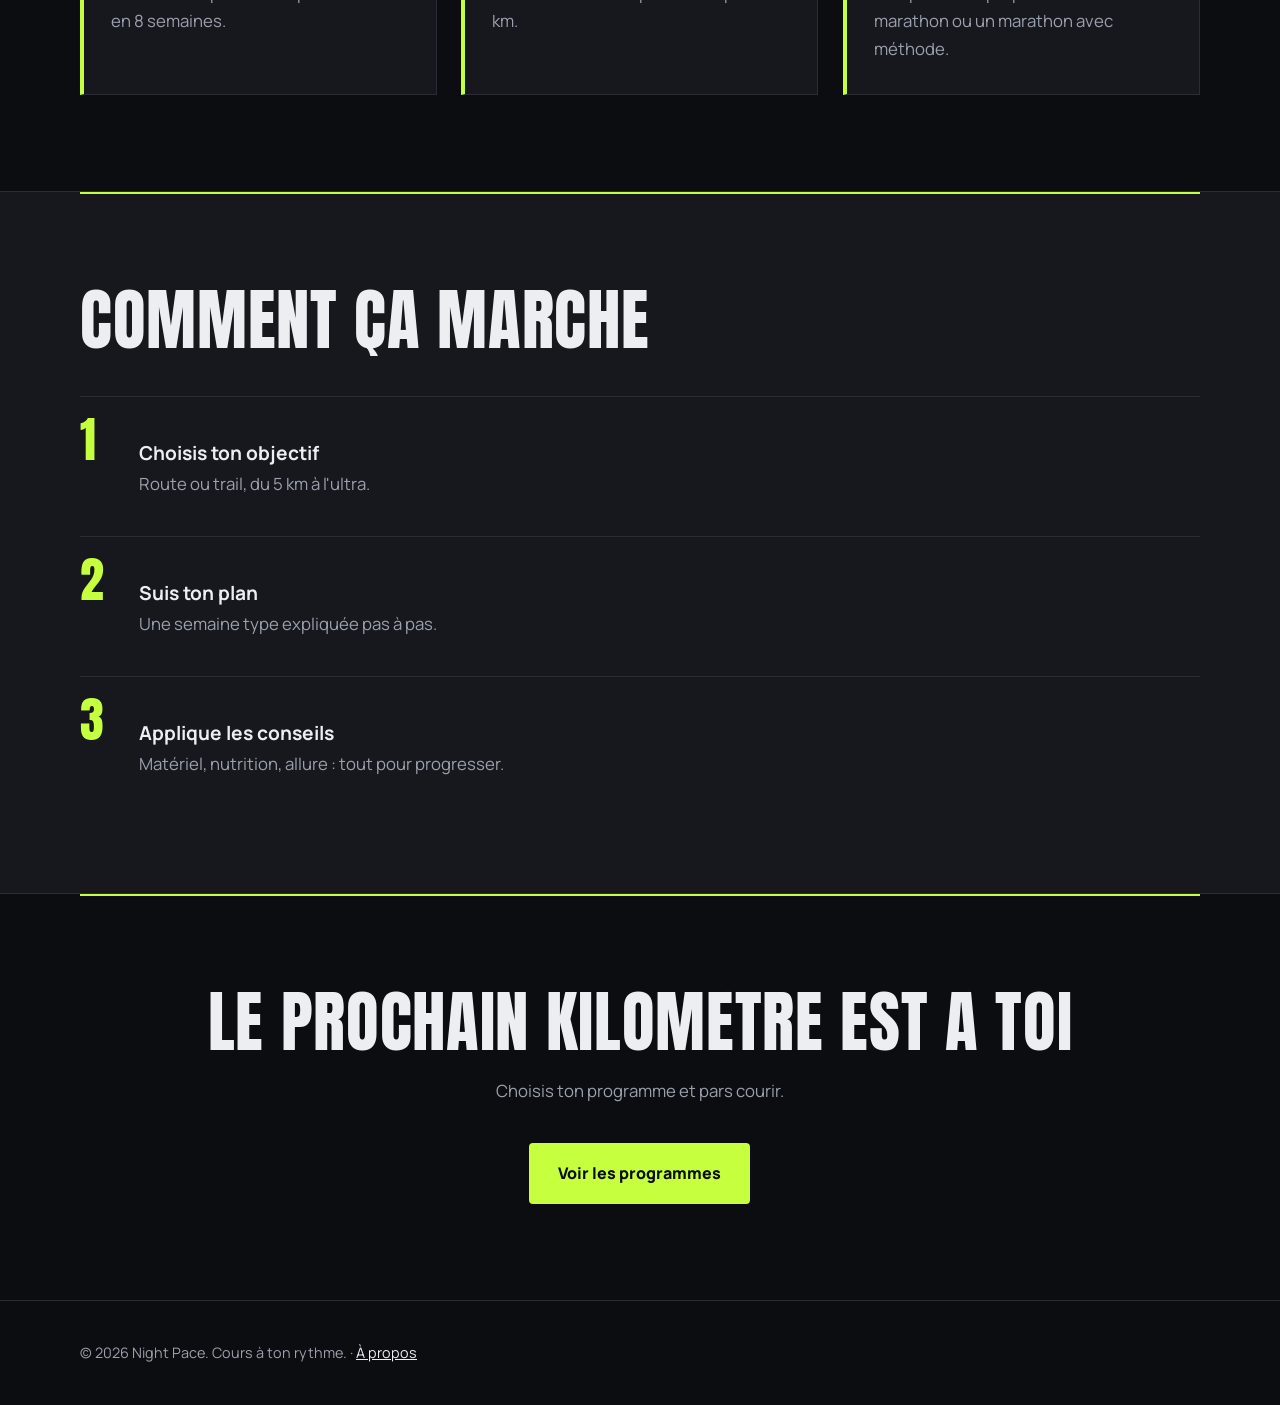
==== commit a0788ba8: "Update index.html" ====
--- a/index.html
+++ b/index.html
@@ -45,7 +45,7 @@
 
   <section class="bande">
     <div class="wrap chiffres">
-      <div class="reveal"><strong data-count="7">7</strong><span>programmes d'entraînement</span></div>
+      <div class="reveal"><strong data-count="9">9</strong><span>programmes d'entraînement</span></div>
       <div class="reveal"><strong data-count="20" data-suffix=" semaines">20 semaines</strong><span>pour préparer un ultra-trail</span></div>
     </div>
   </section>
--- a/style.css
+++ b/style.css
@@ -211,3 +211,8 @@
   .js .reveal{opacity:1!important;transform:none!important}
   .js .sec::before{display:none}
 }
+
+/* Carte "Ton plan sur mesure" dans la grille des programmes */
+.carte.plan-perso{display:flex;flex-direction:column;justify-content:center;align-items:flex-start;gap:1rem}
+.carte.plan-perso h3{margin-bottom:0}
+@media (min-width:1001px){.carte.plan-perso{grid-column:span 3}}
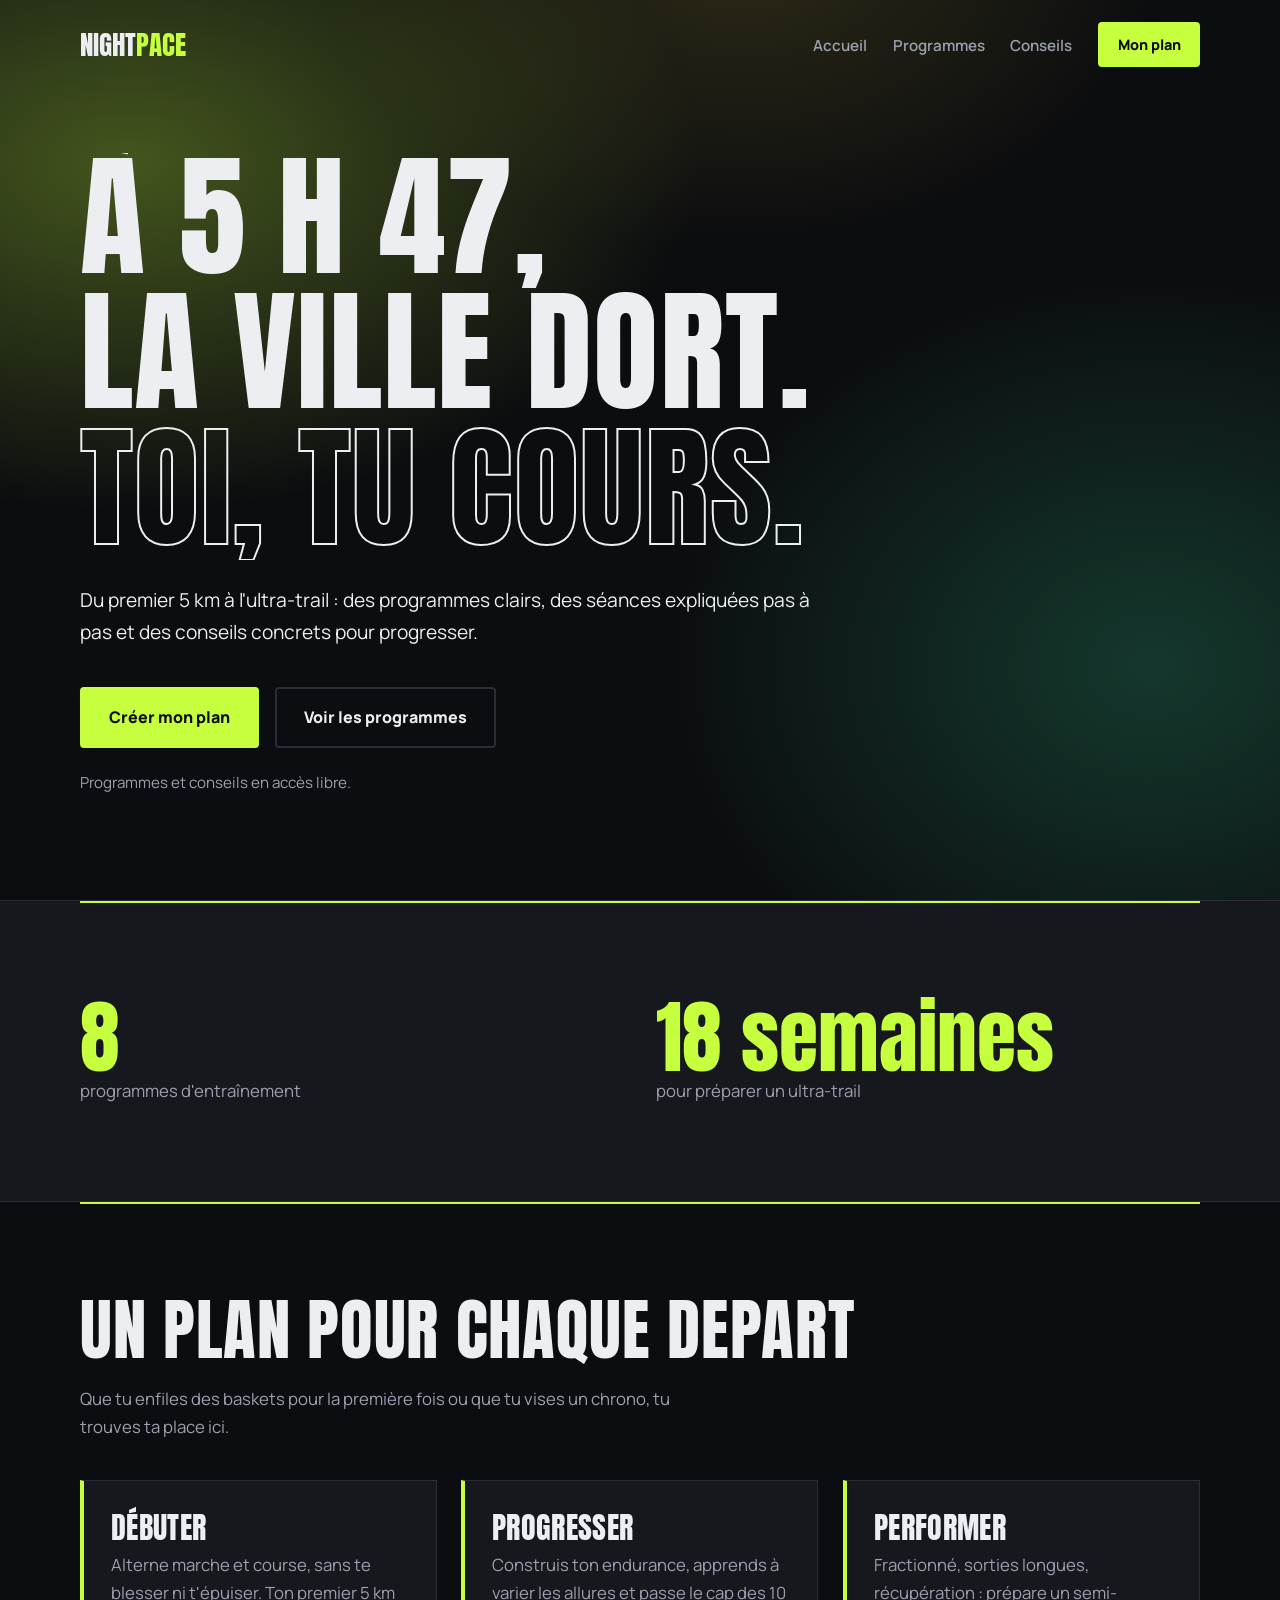
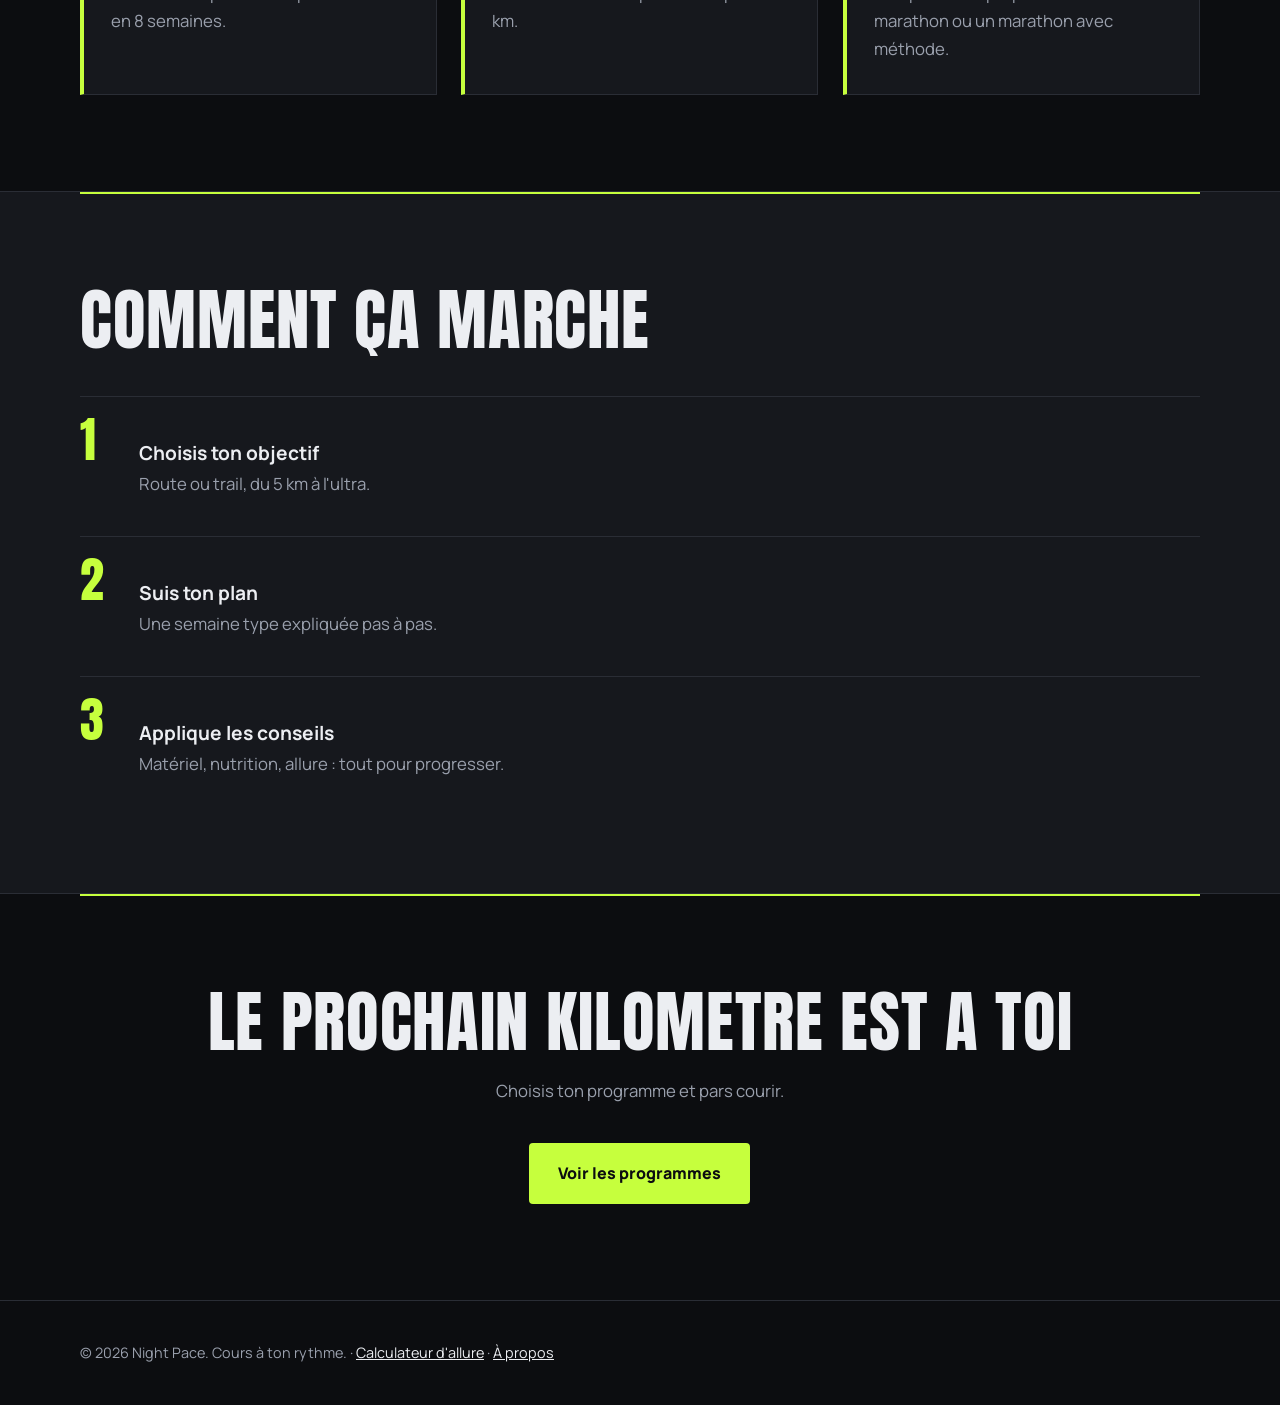
==== commit 4fe7bdb4: "Update footer links in index.html" ====
--- a/index.html
+++ b/index.html
@@ -5,6 +5,9 @@
 <meta name="viewport" content="width=device-width, initial-scale=1">
 <title>Night Pace – Cours quand la ville dort</title>
 <meta name="description" content="Programmes d'entraînement et conseils pour courir à pied, du premier kilomètre à l'ultra-trail.">
+<meta name="theme-color" content="#0c0d10">
+<link rel="icon" href="data:image/svg+xml,%3Csvg xmlns='http://www.w3.org/2000/svg' viewBox='0 0 64 64'%3E%3Crect width='64' height='64' 
+  rx='12' fill='%230c0d10'/%3E%3Cpath d='M18 48V16l28 32V16' fill='none' stroke='%23c6ff3d' stroke-width='7' stroke-linejoin='round'/%3E%3C/svg%3E">
 <link rel="preconnect" href="https://fonts.googleapis.com">
 <link rel="preconnect" href="https://fonts.gstatic.com" crossorigin>
 <link href="https://fonts.googleapis.com/css2?family=Anton&family=Manrope:wght@400;600;800&display=swap" rel="stylesheet">
@@ -82,6 +85,6 @@
   </section>
 </main>
 
-<footer><div class="wrap">© 2026 Night Pace. Cours à ton rythme. · <a href="apropos.html">À propos</a></div></footer>
+<footer><div class="wrap">© 2026 Night Pace. Cours à ton rythme. · <a href="allures.html">Calculateur d'allure</a> · <a href="apropos.html">À propos</a></div></footer>
 </body>
 </html>
--- a/style.css
+++ b/style.css
@@ -216,3 +216,30 @@
 .carte.plan-perso{display:flex;flex-direction:column;justify-content:center;align-items:flex-start;gap:1rem}
 .carte.plan-perso h3{margin-bottom:0}
 @media (min-width:1001px){.carte.plan-perso{grid-column:span 3}}
+
+/* Impression : pas d'en-tête ni de pied de page du navigateur (adresse, date, titre) */
+@page{margin:0}
+@media print{
+  html,body{margin:0}
+  main > section{padding:0!important}
+  main .wrap{width:100%}
+  #resultat{margin:0;padding:12mm 15mm;-webkit-box-decoration-break:clone;box-decoration-break:clone}
+  #resultat .grille{margin-top:1rem}
+}
+
+
+.carte.plan-perso{display:flex;flex-direction:column;justify-content:center;align-items:flex-start;gap:1rem}
+.carte.plan-perso h3{margin-bottom:0}
+@media (min-width:1001px){.carte.plan-perso{grid-column:span 3}}
+
+/* Calculateur d'allure */
+[hidden]{display:none!important}
+.temps{display:grid;grid-template-columns:repeat(3,minmax(0,1fr));gap:.8rem}
+.sous{margin-top:3rem;font-size:1.6rem}
+.defile{overflow-x:auto;margin-top:1rem}
+.tableau{width:100%;border-collapse:collapse;min-width:420px}
+.tableau th,.tableau td{text-align:left;padding:.8rem 1rem;border-bottom:1px solid var(--ligne)}
+.tableau th{color:var(--doux);font-weight:600;font-size:.95rem}
+.tableau td{font-variant-numeric:tabular-nums}
+.tableau tr.ref td{color:var(--neon);font-weight:800}
+@media print{.tableau th,.tableau td{color:#000;border-color:#999}}
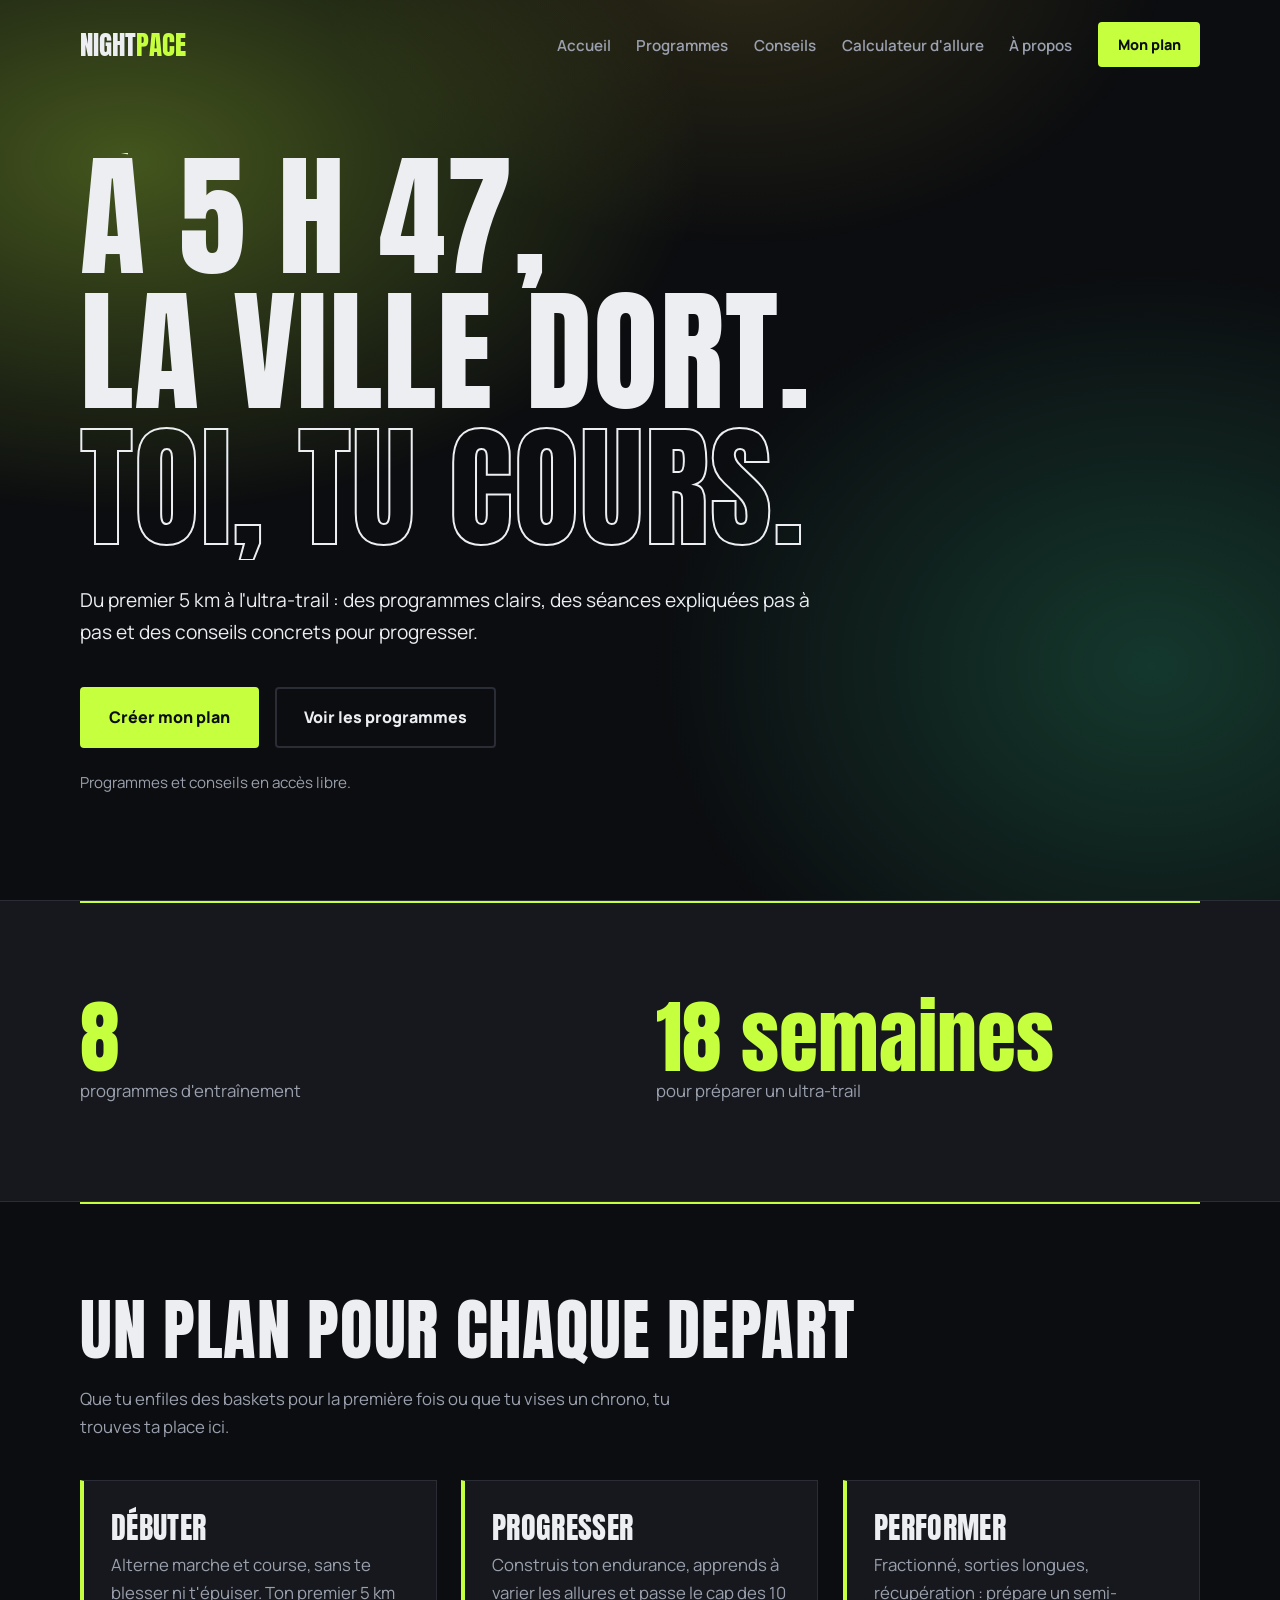
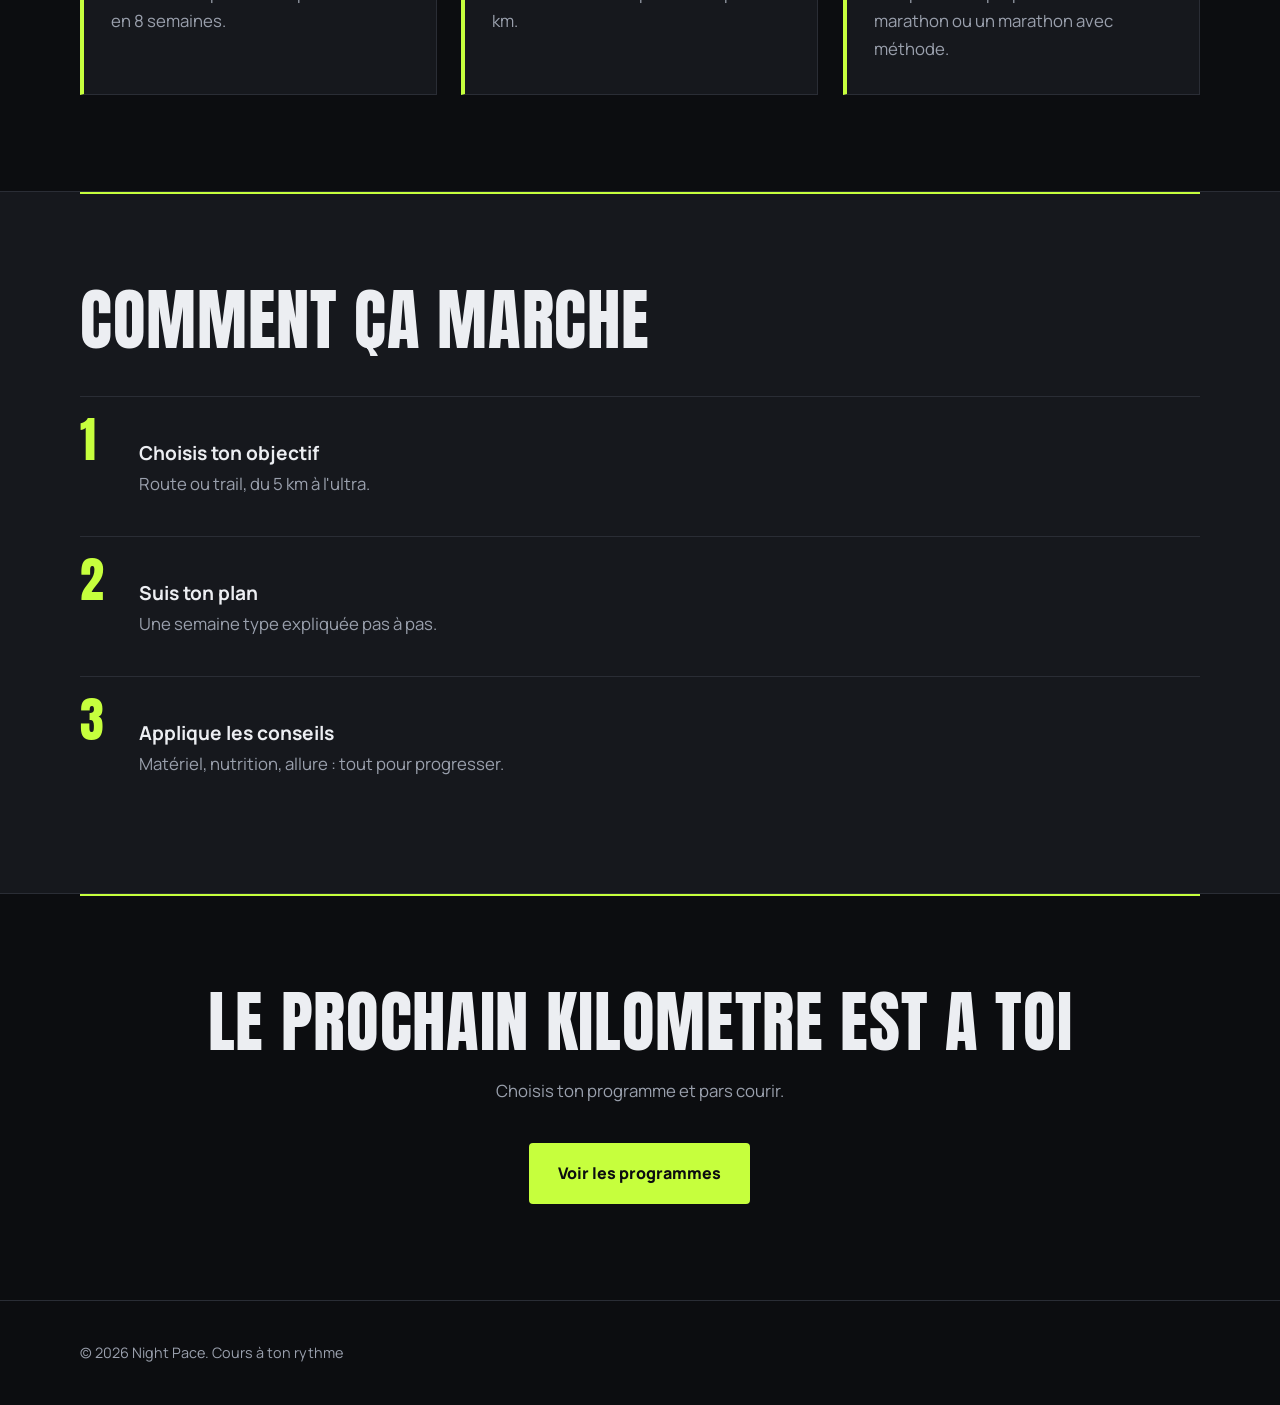
==== commit 56d278da: "Update footer and add navigation links Removed links from footer and updated footer content." ====
--- a/index.html
+++ b/index.html
@@ -22,6 +22,8 @@
       <a href="index.html">Accueil</a>
       <a href="programmes.html">Programmes</a>
       <a href="conseils.html">Conseils</a>
+      <a href="allures.html">Calculateur d'allure</a>
+      <a href="apropos.html">À propos</a>
       <a class="btn small magnet" href="generateur.html">Mon plan</a>
     </nav>
   </div>
@@ -85,6 +87,6 @@
   </section>
 </main>
 
-<footer><div class="wrap">© 2026 Night Pace. Cours à ton rythme. · <a href="allures.html">Calculateur d'allure</a> · <a href="apropos.html">À propos</a></div></footer>
+<footer><div class="wrap">© 2026 Night Pace. Cours à ton rythme</div></footer>
 </body>
 </html>
